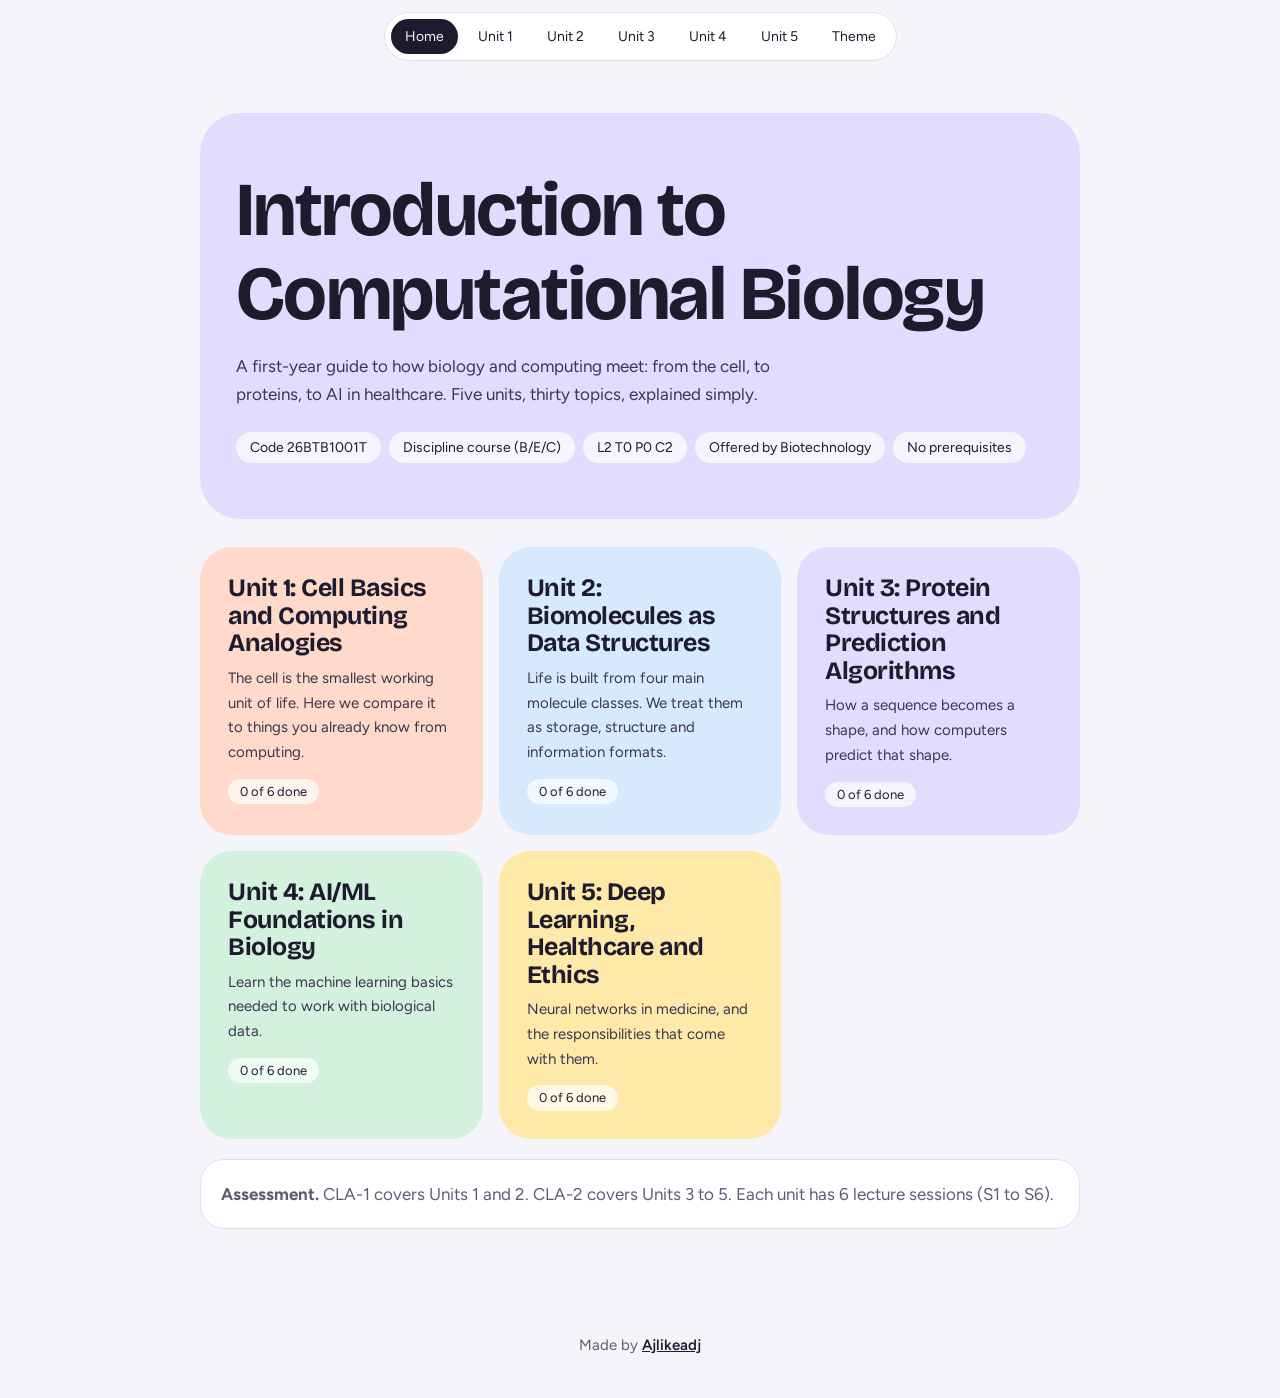
==== index.html @ a4da34b1 "Add files via upload" ====
<!DOCTYPE html><html lang=en><head><meta charset=utf-8><meta name=viewport content="width=device-width,initial-scale=1"><title>Introduction to Computational Biology</title>
<link rel=stylesheet href="https://fonts.googleapis.com/css2?family=Bricolage+Grotesque:wght@600;800&family=Figtree:wght@400;600&display=swap"><link rel=stylesheet href=style.css></head><body><nav aria-label='Pages'><a href='index.html' class=on>Home</a><a href='unit1.html'>Unit 1</a><a href='unit2.html'>Unit 2</a><a href='unit3.html'>Unit 3</a><a href='unit4.html'>Unit 4</a><a href='unit5.html'>Unit 5</a></nav><main><section class=hero style="background:#e4dcff"><h1>Introduction to Computational Biology</h1><p>A first-year guide to how biology and computing meet: from the cell, to proteins, to AI in healthcare. Five units, thirty topics, explained simply.</p>
<div class=meta><span>Code 26BTB1001T</span><span>Discipline course (B/E/C)</span><span>L2 T0 P0 C2</span><span>Offered by Biotechnology</span><span>No prerequisites</span></div></section><div class=grid><a class=card href='unit1.html' style='background:#ffd9c9'><h3>Unit 1: Cell Basics and Computing Analogies</h3><p>The cell is the smallest working unit of life. Here we compare it to things you already know from computing.</p></a><a class=card href='unit2.html' style='background:#d6e9ff'><h3>Unit 2: Biomolecules as Data Structures</h3><p>Life is built from four main molecule classes. We treat them as storage, structure and information formats.</p></a><a class=card href='unit3.html' style='background:#e4dcff'><h3>Unit 3: Protein Structures and Prediction Algorithms</h3><p>How a sequence becomes a shape, and how computers predict that shape.</p></a><a class=card href='unit4.html' style='background:#d2f2dd'><h3>Unit 4: AI/ML Foundations in Biology</h3><p>Learn the machine learning basics needed to work with biological data.</p></a><a class=card href='unit5.html' style='background:#ffe9a8'><h3>Unit 5: Deep Learning, Healthcare and Ethics</h3><p>Neural networks in medicine, and the responsibilities that come with them.</p></a></div><div class=sum><b>Assessment.</b> CLA-1 covers Units 1 and 2. CLA-2 covers Units 3 to 5. Each unit has 6 lecture sessions (S1 to S6).</div></main><footer>Made by <a href='https://github.com/ajlikeadj' target=_blank rel='noopener noreferrer'>Ajlikeadj</a></footer><script defer src=script.js></script></body></html>
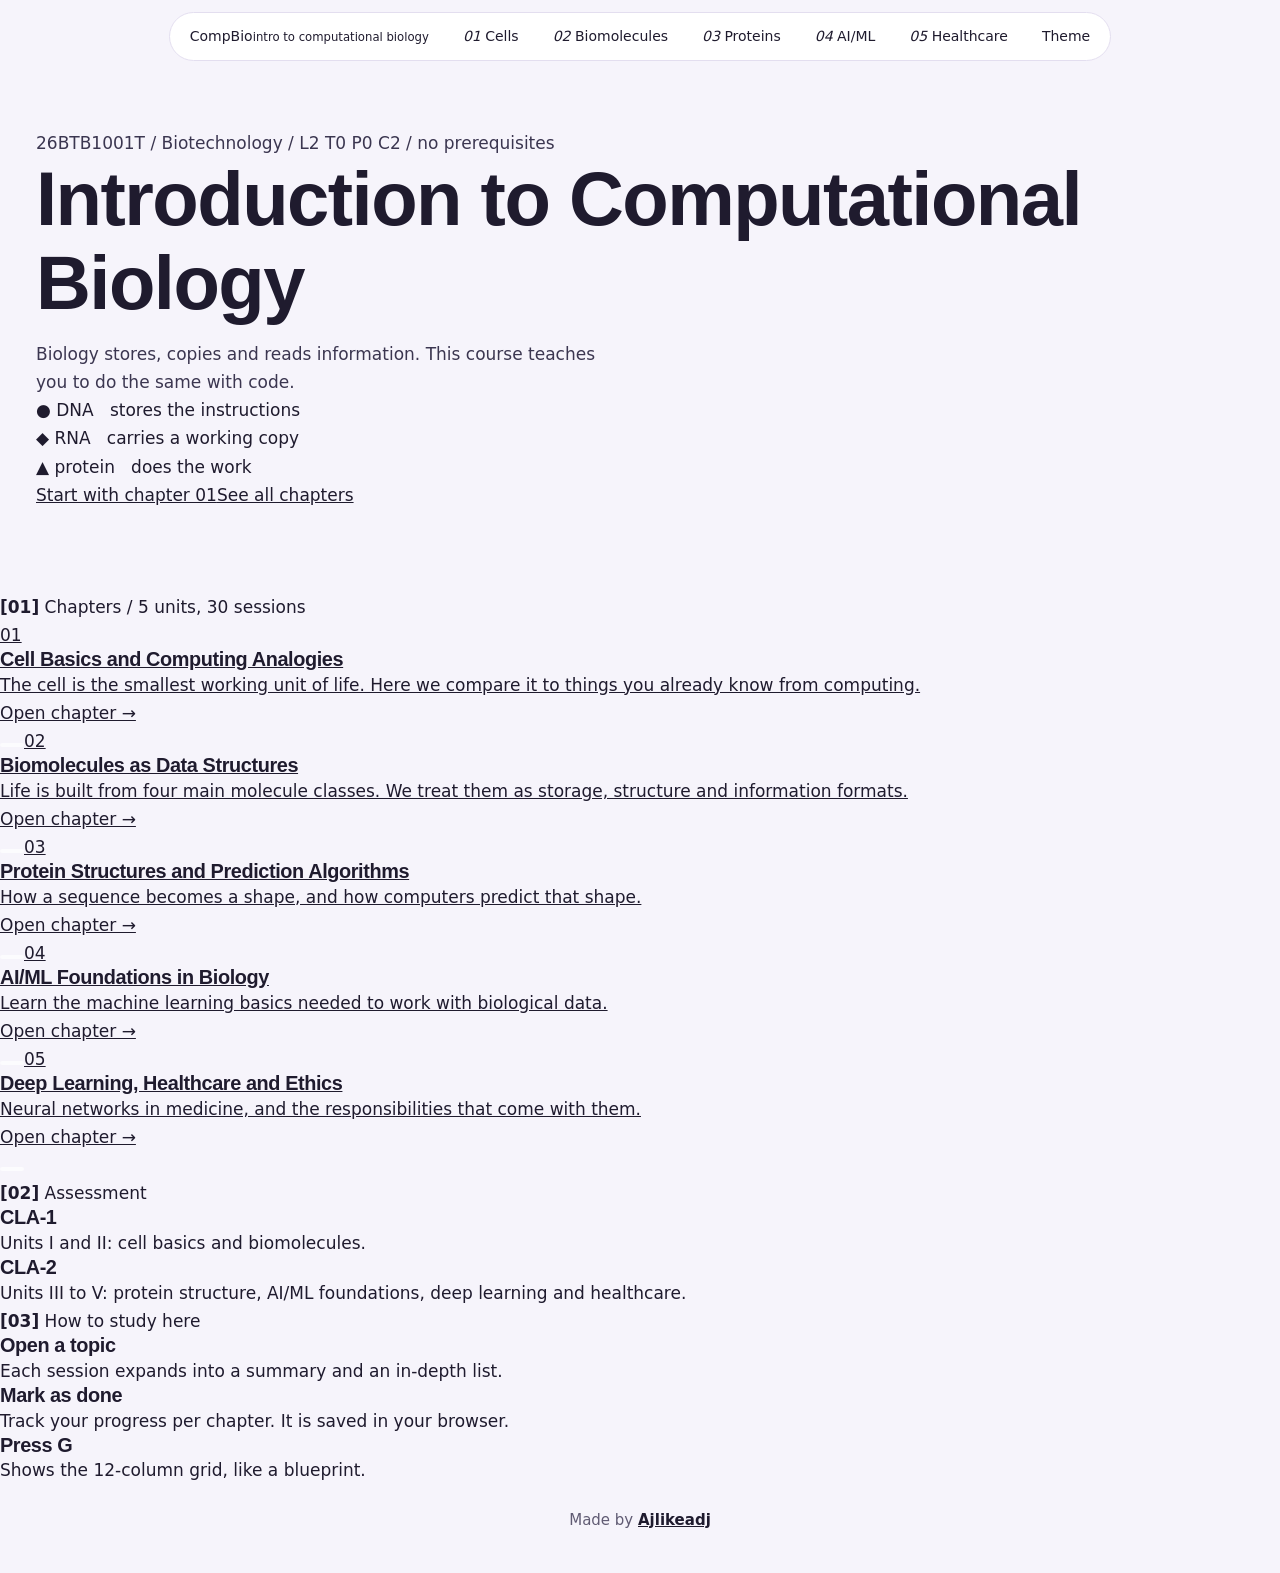
==== commit a2434d09: "Revise index.html for layout and accessibility enhancements Updated HTML structure and styles for im" ====
--- a/index.html
+++ b/index.html
@@ -1,3 +1,8 @@
-<!DOCTYPE html><html lang=en><head><meta charset=utf-8><meta name=viewport content="width=device-width,initial-scale=1"><title>Introduction to Computational Biology</title>
-<link rel=stylesheet href="https://fonts.googleapis.com/css2?family=Bricolage+Grotesque:wght@600;800&family=Figtree:wght@400;600&display=swap"><link rel=stylesheet href=style.css></head><body><nav aria-label='Pages'><a href='index.html' class=on>Home</a><a href='unit1.html'>Unit 1</a><a href='unit2.html'>Unit 2</a><a href='unit3.html'>Unit 3</a><a href='unit4.html'>Unit 4</a><a href='unit5.html'>Unit 5</a></nav><main><section class=hero style="background:#e4dcff"><h1>Introduction to Computational Biology</h1><p>A first-year guide to how biology and computing meet: from the cell, to proteins, to AI in healthcare. Five units, thirty topics, explained simply.</p>
-<div class=meta><span>Code 26BTB1001T</span><span>Discipline course (B/E/C)</span><span>L2 T0 P0 C2</span><span>Offered by Biotechnology</span><span>No prerequisites</span></div></section><div class=grid><a class=card href='unit1.html' style='background:#ffd9c9'><h3>Unit 1: Cell Basics and Computing Analogies</h3><p>The cell is the smallest working unit of life. Here we compare it to things you already know from computing.</p></a><a class=card href='unit2.html' style='background:#d6e9ff'><h3>Unit 2: Biomolecules as Data Structures</h3><p>Life is built from four main molecule classes. We treat them as storage, structure and information formats.</p></a><a class=card href='unit3.html' style='background:#e4dcff'><h3>Unit 3: Protein Structures and Prediction Algorithms</h3><p>How a sequence becomes a shape, and how computers predict that shape.</p></a><a class=card href='unit4.html' style='background:#d2f2dd'><h3>Unit 4: AI/ML Foundations in Biology</h3><p>Learn the machine learning basics needed to work with biological data.</p></a><a class=card href='unit5.html' style='background:#ffe9a8'><h3>Unit 5: Deep Learning, Healthcare and Ethics</h3><p>Neural networks in medicine, and the responsibilities that come with them.</p></a></div><div class=sum><b>Assessment.</b> CLA-1 covers Units 1 and 2. CLA-2 covers Units 3 to 5. Each unit has 6 lecture sessions (S1 to S6).</div></main><footer>Made by <a href='https://github.com/ajlikeadj' target=_blank rel='noopener noreferrer'>Ajlikeadj</a></footer><script defer src=script.js></script></body></html>+<!DOCTYPE html><html lang=en style="--c:#c65a3a"><head><meta charset=utf-8><meta name=viewport content="width=device-width,initial-scale=1,viewport-fit=cover"><title>Introduction to Computational Biology</title><meta name=theme-color content="#f4f4f0">
+<link rel=stylesheet href="https://fonts.googleapis.com/css2?family=Inter+Tight:wght@400;600&family=JetBrains+Mono:wght@400&display=swap"><link rel=stylesheet href=style.css></head><body><nav aria-label='Chapters'><a class=logo href='index.html'>CompBio<small>intro to computational biology</small></a><a class='ch' href='unit1.html' style='--c:#c65a3a' aria-label='Chapter 01: Cell Basics and Computing Analogies'><i>01</i> <span>Cells</span></a><a class='ch' href='unit2.html' style='--c:#6f8a6b' aria-label='Chapter 02: Biomolecules as Data Structures'><i>02</i> <span>Biomolecules</span></a><a class='ch' href='unit3.html' style='--c:#a8873f' aria-label='Chapter 03: Protein Structures and Prediction Algorithms'><i>03</i> <span>Proteins</span></a><a class='ch' href='unit4.html' style='--c:#5f7ba3' aria-label='Chapter 04: AI/ML Foundations in Biology'><i>04</i> <span>AI/ML</span></a><a class='ch' href='unit5.html' style='--c:#8f5f7d' aria-label='Chapter 05: Deep Learning, Healthcare and Ethics'><i>05</i> <span>Healthcare</span></a></nav><div id=gate hidden><div class=mono>Plotting course map, rev. 2026</div><div id=pct>0%</div><div class=fill id=fill></div></div>
+<section class=hero><p class=mono>26BTB1001T / Biotechnology / L2 T0 P0 C2 / no prerequisites</p><h1>Introduction to Computational Biology</h1>
+<p class=lead>Biology stores, copies and reads information. This course teaches you to do the same with code.</p>
+<div class=legend><div><b>●</b> DNA &nbsp; stores the instructions</div><div><b>◆</b> RNA &nbsp; carries a working copy</div><div><b>▲</b> protein &nbsp; does the work</div></div>
+<div class=cta><a class=go href=unit1.html>Start with chapter 01</a><a class=go href='#chapters'>See all chapters</a></div></section>
+<section class=sec id=chapters><p class=mono><b>[01]</b> Chapters / 5 units, 30 sessions</p><div class=list><a class=row href='unit1.html' style='--c:#c65a3a' data-ind='Chapter 01'><span class=n>01</span><div><h3>Cell Basics and Computing Analogies</h3></div><p>The cell is the smallest working unit of life. Here we compare it to things you already know from computing.</p><span class=go2>Open chapter →<br><span class=prog data-f='unit1.html'></span></span></a><a class=row href='unit2.html' style='--c:#6f8a6b' data-ind='Chapter 02'><span class=n>02</span><div><h3>Biomolecules as Data Structures</h3></div><p>Life is built from four main molecule classes. We treat them as storage, structure and information formats.</p><span class=go2>Open chapter →<br><span class=prog data-f='unit2.html'></span></span></a><a class=row href='unit3.html' style='--c:#a8873f' data-ind='Chapter 03'><span class=n>03</span><div><h3>Protein Structures and Prediction Algorithms</h3></div><p>How a sequence becomes a shape, and how computers predict that shape.</p><span class=go2>Open chapter →<br><span class=prog data-f='unit3.html'></span></span></a><a class=row href='unit4.html' style='--c:#5f7ba3' data-ind='Chapter 04'><span class=n>04</span><div><h3>AI/ML Foundations in Biology</h3></div><p>Learn the machine learning basics needed to work with biological data.</p><span class=go2>Open chapter →<br><span class=prog data-f='unit4.html'></span></span></a><a class=row href='unit5.html' style='--c:#8f5f7d' data-ind='Chapter 05'><span class=n>05</span><div><h3>Deep Learning, Healthcare and Ethics</h3></div><p>Neural networks in medicine, and the responsibilities that come with them.</p><span class=go2>Open chapter →<br><span class=prog data-f='unit5.html'></span></span></a></div></section><section class=sec><p class=mono><b>[02]</b> Assessment</p><div class=facts><div><h3>CLA-1</h3><p>Units I and II: cell basics and biomolecules.</p></div><div><h3>CLA-2</h3><p>Units III to V: protein structure, AI/ML foundations, deep learning and healthcare.</p></div></div></section>
+<section class=sec><p class=mono><b>[03]</b> How to study here</p><div class=facts><div><h3>Open a topic</h3><p>Each session expands into a summary and an in-depth list.</p></div><div><h3>Mark as done</h3><p>Track your progress per chapter. It is saved in your browser.</p></div><div><h3>Press G</h3><p>Shows the 12-column grid, like a blueprint.</p></div></div></section><footer>Made by <a href='https://github.com/ajlikeadj' target=_blank rel='noopener noreferrer'>Ajlikeadj</a></footer><script defer src=script.js></script></body></html>
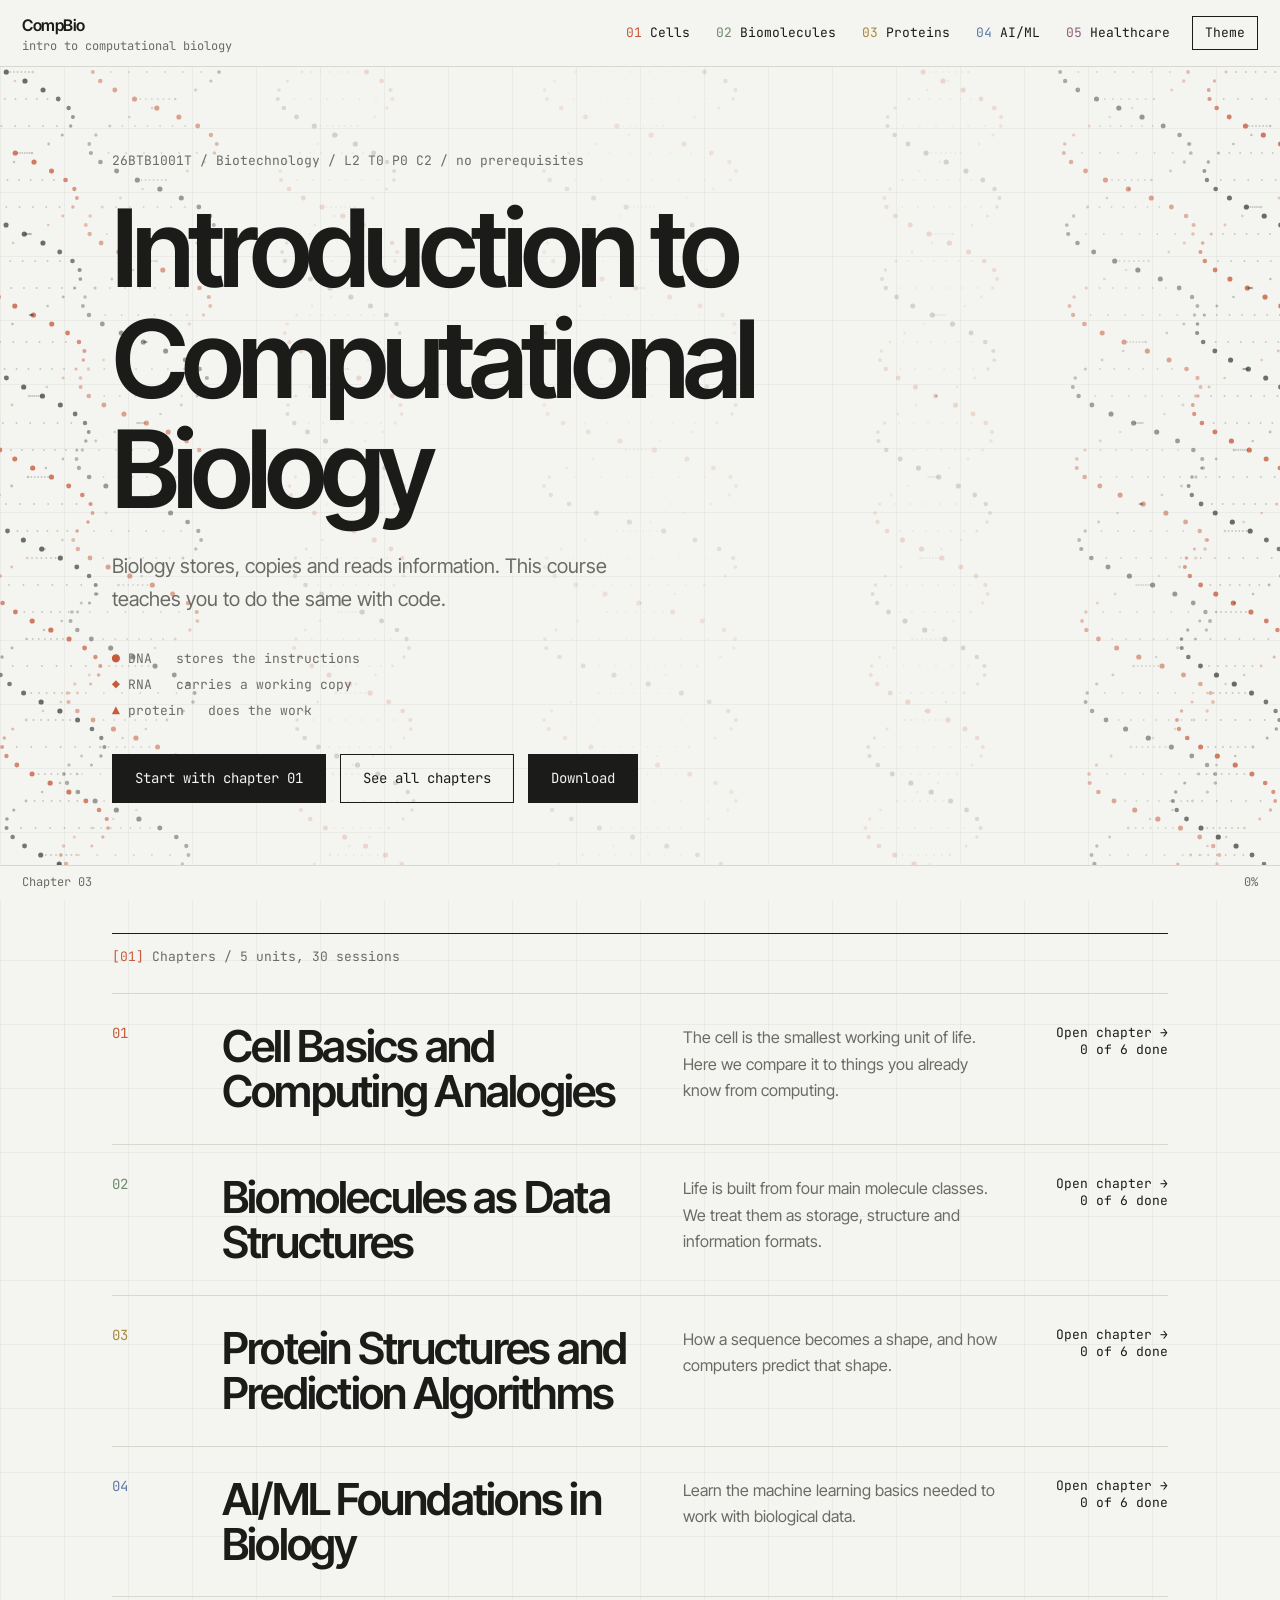
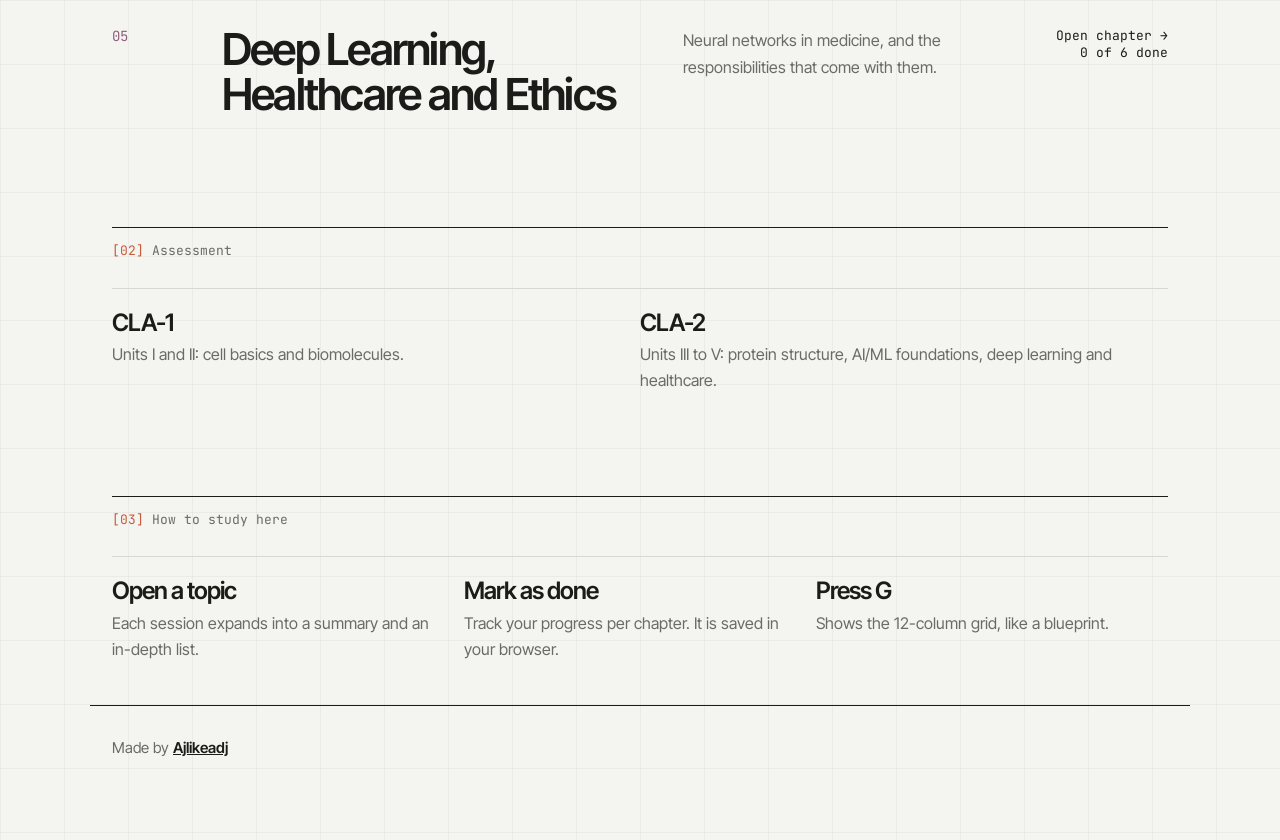
==== commit 78d8d937: "Add files via upload" ====
--- a/index.html
+++ b/index.html
@@ -3,6 +3,10 @@
 <section class=hero><p class=mono>26BTB1001T / Biotechnology / L2 T0 P0 C2 / no prerequisites</p><h1>Introduction to Computational Biology</h1>
 <p class=lead>Biology stores, copies and reads information. This course teaches you to do the same with code.</p>
 <div class=legend><div><b>●</b> DNA &nbsp; stores the instructions</div><div><b>◆</b> RNA &nbsp; carries a working copy</div><div><b>▲</b> protein &nbsp; does the work</div></div>
-<div class=cta><a class=go href=unit1.html>Start with chapter 01</a><a class=go href='#chapters'>See all chapters</a></div></section>
+<div class=cta><a class=go href=unit1.html>Start with chapter 01</a><a class=go href='#chapters'>See all chapters</a><div class=dl><button class=go id=dlb type=button aria-haspopup=true aria-expanded=false aria-controls=dlm>Download</button><div class=dlmenu id=dlm role=menu hidden><a role=menuitem href=CompBio-Word-notes.docx download data-k=docx><b>Word document</b><span>.docx, full notes</span></a><a role=menuitem href=CompBio-slides.pptx download data-k=pptx><b>PowerPoint</b><span>.pptx, 67 slides</span></a><a role=menuitem href=CompBio-PDF-notes.pdf download data-k=pdf><b>PDF</b><span>.pdf, 16 pages</span></a></div></div></div></section>
 <section class=sec id=chapters><p class=mono><b>[01]</b> Chapters / 5 units, 30 sessions</p><div class=list><a class=row href='unit1.html' style='--c:#c65a3a' data-ind='Chapter 01'><span class=n>01</span><div><h3>Cell Basics and Computing Analogies</h3></div><p>The cell is the smallest working unit of life. Here we compare it to things you already know from computing.</p><span class=go2>Open chapter →<br><span class=prog data-f='unit1.html'></span></span></a><a class=row href='unit2.html' style='--c:#6f8a6b' data-ind='Chapter 02'><span class=n>02</span><div><h3>Biomolecules as Data Structures</h3></div><p>Life is built from four main molecule classes. We treat them as storage, structure and information formats.</p><span class=go2>Open chapter →<br><span class=prog data-f='unit2.html'></span></span></a><a class=row href='unit3.html' style='--c:#a8873f' data-ind='Chapter 03'><span class=n>03</span><div><h3>Protein Structures and Prediction Algorithms</h3></div><p>How a sequence becomes a shape, and how computers predict that shape.</p><span class=go2>Open chapter →<br><span class=prog data-f='unit3.html'></span></span></a><a class=row href='unit4.html' style='--c:#5f7ba3' data-ind='Chapter 04'><span class=n>04</span><div><h3>AI/ML Foundations in Biology</h3></div><p>Learn the machine learning basics needed to work with biological data.</p><span class=go2>Open chapter →<br><span class=prog data-f='unit4.html'></span></span></a><a class=row href='unit5.html' style='--c:#8f5f7d' data-ind='Chapter 05'><span class=n>05</span><div><h3>Deep Learning, Healthcare and Ethics</h3></div><p>Neural networks in medicine, and the responsibilities that come with them.</p><span class=go2>Open chapter →<br><span class=prog data-f='unit5.html'></span></span></a></div></section><section class=sec><p class=mono><b>[02]</b> Assessment</p><div class=facts><div><h3>CLA-1</h3><p>Units I and II: cell basics and biomolecules.</p></div><div><h3>CLA-2</h3><p>Units III to V: protein structure, AI/ML foundations, deep learning and healthcare.</p></div></div></section>
-<section class=sec><p class=mono><b>[03]</b> How to study here</p><div class=facts><div><h3>Open a topic</h3><p>Each session expands into a summary and an in-depth list.</p></div><div><h3>Mark as done</h3><p>Track your progress per chapter. It is saved in your browser.</p></div><div><h3>Press G</h3><p>Shows the 12-column grid, like a blueprint.</p></div></div></section><footer>Made by <a href='https://github.com/ajlikeadj' target=_blank rel='noopener noreferrer'>Ajlikeadj</a></footer><script defer src=script.js></script></body></html>
+<section class=sec><p class=mono><b>[03]</b> How to study here</p><div class=facts><div><h3>Open a topic</h3><p>Each session expands into a summary and an in-depth list.</p></div><div><h3>Mark as done</h3><p>Track your progress per chapter. It is saved in your browser.</p></div><div><h3>Press G</h3><p>Shows the 12-column grid, like a blueprint.</p></div></div></section><footer>Made by <a href='https://github.com/ajlikeadj' target=_blank rel='noopener noreferrer'>Ajlikeadj</a></footer><script>(function(){var F={"docx": {"n": "CompBio-Word-notes.docx", "t": "application/vnd.openxmlformats-officedocument.wordprocessingml.document", "d": "[base64]/EOsHaVOat69K41QuQfSg446kmY9l0Gb3qUbyAc4PRnNaFSUloKVpBt1x+l7vH9Z0t928wSgw3PD9YD0JT7TntEe0L4x52YMSvjAWdDhpjVMCw+g6ZoU8iQ7YoixXzMUedO5JDg2n7tBUlNQXC//xNm07SHg18qxA450I5vEygg+OwnWAnP7MRfCh7H78Ime8PqsjuLDHX4KblIJ4zAnRGoPaYLyGm5SCWOaEAN38YZiUFMJT1i4AYth73IarkkJY5USQRn0fRQiTkkJ4zt0GcPMqgKtS+eu8+RprcRwhRrhKEwSb/TXbL1BLAwQKAAAACABNqVRdinZGW2xCAAC2XwEAEQAAAHdvcmQvZG9jdW1lbnQueG1s7X0Nc9tIkuVfqXDcXZA3oD5tt5tazwQtybZ2LFsryT17cXF3UQSKJFogCo0CJLMv7r9fvswqAJTkblnyyBoGY3faFAkUClWZWfn58t/+9mWeqUtTutTmr59tb2w9UyaPbZLm09fPPp+/Hbx6plyl80RnNjevny2Me/a3v/7b1TCxcT03eaXm8fBomttSjzP6/Wr7ubrafqGuiu3nzxQNnrvhVRG/fjarqmK4uenimZlrtzFP49I6O6k2YjvftJNJGpvNK1smmztb21v8qShtbJyjmezr/FK7MNz85mi2MDn9OLHlXFf0ZzndnOvyoi4GNHqhq3ScZmm1oLG3XoZh7OtndZkP/RCDZkK4ZSgT8v+EO8q7PFduOfCrw0/cLE1Gc7C5m6VF+xr3HY1+nIVBLv/oJS7nWbsF288ftgcHpb6if9oB7zL9RG6aZzLzPx5xe+sOO4IhmjvuMoXlZ4aZzHWatw++19J0Fnf7xbcNsHN9gGL6sM15V9q6aEdLHzbaUX7RjAWe/4ax/CZ3X809bDJnM100HBh/udtgnu4w3vPNeKbLynxpx9j+5kFebP68+ermQDv3GIhecGf75lC73zzUy03M6sZAd6TlawPRrG6MdEeivj7SLS/38n4j7dwc6af7jbR7c6RX9xvpBjmRILm4x1Bpy2N6vpt88wg/bc5tYrLdVhhuv4zNHdkj8Norz6ybcfs+GCe943zCOC+bcdLufO43mc4ALqmS2TeNshNk8ybu1ZWeaTfrjvht4oz4NQy3mNMaQfEZ22SBfwv+z0mJf1yhY9oYdTXUk8qQnrD9khQputbQUUSP3H61tfVs86//ttncIf+Rz+NN/u++43/d73Tjpc5eP3vx8pn/Zt8tf7fZ3Fvh3fj59JiiNM6Ul+bZX4/yqrRJHUPrUJVV+6QG1RUrITpTb1Kb2ekCw1QymEztT19r9+Vtr/GVOezbunRG5bYybqgm6aVRdZ5WLlLVLC2rhXKQ8KQV3TqPapz5f/yLjrN/0ESqRUEPSb5oLC8pAD9v7fhVogve0F6RKst/2SIsGU6RzOD6mF6b3kLXlcWf7vfXz57LzZmZVN9y/dhWlZ1/yx1lOp190yPS3KWJef/tt/xy91s2l5dtc3m935Vpgo9T+nffZrLgu1tCyte+fun3YXPpzkqGiuW/fuD4tn1sh63i27cxJ/vj5ma13/7Jluy/3T/cf/lHmxKG2rw+h/hYl+1krs/81dbSrK7//HLr2vS+dn+Yy+0DbDbz2GyXsvgjSfKnMsLzJxl75hYO3Gz37c9372XLhevdu//uhXeZ6MyFdWlFf/Ptn+7szss352+2t7a2z7++sZsNd6559AnzqK7M1Ja3HdVrBv3XZdCD1MVpkaW5USKFneq92Tzc3O+vGfbp7fq3MOyHwfngZLC/5tcnsXPf7UBVA7Xl/7ezZtGnt9HfwqKfJhNTwqxNTKHLCo71Nbs+iV38Xuz6JrWViWf517wca3b9F2LXk9IMSvNbnbq0MmqTFKalP09KOy3hSLpcW7FPY3O/Fxd/TDPa3+a/az5+elv9LXw8cvD3rk/bJ7N534tP9z+MBtuq9xm+fXWkdJ6oo6N+pPD9TvP90RHiEL/8uYErHuRmyl+NsOwsRVhuj0z8SYBl59Uz/0373vLdHZyneUWkfHvs4i4Th/HPcuiWaX/lmVhJtT1U+ybL1Bvt0tjxaktwBw8Z5ZpUntQ8/rR2hogqzW1m4jozNC+nDnSl1VlV1nFVlz9gSrtDKAeVSfPOLHjBSKVIUomNjbKpLdNqNn/8+T0fqtHR5vEH9dbWeSIJQoome+/o3APn82KoDowp1Aejy5wGjtR7o7NqFuvS8LIdVjMiuT+dV3FWLTIT+InGQDLZtnBaoafmTWn0xRvm26dB+jt/FJxNed6plx18QIRXezGi/3txJ3FxPjMqxtxTpyr67OY6IzYhGW7LC0wGkVFlJypLJ2aDFp6W/AqxmXmB1affSHjS8udTpxa2VjqjRUwW6iK3V2pS0mERh5XYuN8G7cgGXRAFfDRfqq+ux9IK7L98Mdod3WkFzraV7B69vi0XvHtFaS90ubBVGqtLp0zd/GXLqc5T97hc2Z2e0wvsVGmMX/YhrXlG23OJh/mdwNbMdWKwcdhdDm0vb/QYtLq0uxG/urk09BS+knaO5BJvos6V+ZI6Jmj8tgEJJosCF/FYx/SKqe7zk5mGIjXTlwiyq7yOM1M7GR7biOenpTr4OFKTzGoelMSLVqWZQvTFIMGEZ8n32jTZUId1+7gi03nFA6b0KPowqfNpKg/PdDk1JT+LJ6DV3MzHpc7NYAxxFqajioz+M9f5QvbUgOzvSaK7f0aiX02GgKunmn3jUz/QRpzoUk9LXczk0Xk991Ihu8zCdVvNb0dJo0V4qmtuuEGmrzpUuvPzPan0io5ZYqLCOtrI8UKdxbPMpInJeWPoryud56q3/Wr31WD3575Q3hdSXBK5/pe0jGckQeiKFy/6wy5V6jJ1DVnSQ8xgmTJXYzE77DVU24PtLcXpQHNTlcSoMS1PTZTOPESs02WVSP20dabKdGwd+DdSBZFYmthptoiJjXkNr5hBE5IZJCNoucdpTg9Tk5TzXrrMRg/foqcvPx7vQw+PZ/SNPEVJhgdtSMPtr5Zn0T5snlbWpd/Ma090ow6/xFhfqEh0EpYG0saUQ3WZljXolHUULDr2K1LuwmSm0pma144WSqSzyOs6IyLG6unKy+K5hmpIgxJPZNYm/uprgnVVFjJPrFvMxymIY8hUQiIgT+hY4cUgCWJJomTakdWWGBeTsBApYPJpnU2wSP4YitQVKYQzHHVXswW4YyGLJgePvcqXOQjDLzHNHZb0TVJeN+NvmuuihXhzffsVf5L3DsZcGMfNsMaTNKNxDt8eHh7yxTwsKKL09uANDfH5cjrfjt+0NMdwmJyk/N3JAv1TVem0oe6l9fkDPez5iP7vbppoK/HUa4V8+QGOeVVaO99rNDD8Nq7TLOFVIPNIOcRKiGPo4B8b1htwx31P8n+6srmj1KdG3YAxun/ymVVkm8NqJ1LUj21jdedD0oaE0MLr9xyCItltNDETr7ZWv9rxhvrodajXfvpI6sxEmezNbJaIiklnApu3EI4RGK2/oY67bP1aFfaKlDVXF0W2UL25vjBqdH4i2qrJTTmlqdRlafJ4QTefBv6kO7VzRIt0FwwVU+KJuhLagOYB69rRQUZCBSKDTi8So6TA11k9Z35/[base64]/lQoqu1CI1RKyazJJK7W4NdndA+6SulTReHZPqvCIn+6mtpzN1eEqGXVmmWOeGj0XLwdo7ExODmpZ598iOtLbiG+WSLC3SRO5JTEXrOqHBNjwnz23Cf5OKZcuqZWfXDEjyiDS0S0N27z1MvSe6tq10gtwlLXtqHBObyX9f8ApXpH6mCcm/4v3eNSXKgiRJGV/kJG+JePfUpY5ri5OAuKUkwmavwYIuYbWVaHZKY9OvqH3iJa5KXmNSP/Axd8SC1Yos7T9mcHZhBfyhrMZwEJLwWVbDSRGlV89UnNn4IuLzSKGEI4UfQ/xJJIqgpdChkYlmD0usJM0lFU9FbAtWU+fOZJdr9fNHqJ+Nm1bNTFZA3pOgjkgzqPx28752NtIbJWGfI9STwLxlMhD5/2S10F3Fdg9RYEaz58PIe3QTWLHIvFdJ3fz4mNqo+N/phGZHhXgNHPzMxCMpf3KYO1zRmJ5D7c7vaSEapz+saQfTLxEJ/nRuykGmF5hbEIh0YpcVX02qrHAjawl0ftPVGFAnCTyDVQxnKhyl8DmO5OQ/[base64]/6IlUTejFvKctqiiFd0hFyKe7s7sIyI051AZVXZ/I7Fj9Lp3plVP5RTGa7jhfD20WMSNDdlq4CiZkvVlygEMMxCb60Eg1qnjqWyEFrmqRfYBGQhmEBErJHX6CAVAQc+4Noo8S02sapvb31v38WUb4iK9yJh9XOhEAWhAzr/DaPDRaWliV1ZLCSwk8LTbZyuxeVieksbZ34Csy+0Ylc06wuhqKb8n7RQpOJJaIrkifSWX3hulrRWnV9fNX18GtEr+nkyDIcNKLE8Ku3bMjKA72usNRT1VWf+/A8VEFEpyB5odTkiLvgQG0U8ibT4DH11WOJZnkXRXVlFcKcFYwCbzj0pqW9qmaRX+f+HhkXaeeeia3LYGOAzWY6m4jh3Ymv9aZ6bojZvQsVdxczbOqQ46z4SCxpKu0/ksnqP4Hpw8eZydmcJ+0P9v6G+kRqaKXdheqJwt0HBTlSUCrxliy/z5Krtaxz5XxID/96tXHi80YQmmWolL1AhK7JRhC1nq/ykooXg3Olm+0kgb9WPB8ajmczdKjebQcq7EfqTNyijdeHvnq3o3pFKZEU2in65lj1fJyWKG4fhgBplxygqGi0zTPcs3ksLiCkDRUkNxHObK5kFchHBryWg8nw8YT8qIO/r8pJ7PmxZUTV63IurQExkDP9Dn+qHpdY1gWWE+tXZCS9+y3bqh6NCGEdfNmkMxU1LySr+/0OX6seuJTVphTsN+/[base64]/P7rfcxSkTjs31Xs36quxJfX+injl0mZ1gE1yRJzxjOc+RWKQ87+RSucdTnGJPCIkVZLcsnOyw+n88F6nCeIPCcKSpr2TpGAMz2s32D9JKzo+HPIrY7H6nEHgWzJIjSPRSUr3GGcZohd08EEAQ/jSGSQPJhFaXRl9odjE7M092FM/CqYHTZPfg+UL1kB0EHqTz0gexE/[base64]/F/[base64]/pMizVhnFTv1VM1qdCOTV8WAOCHiG/owWU5Kf0lCnC0AoqMEeQ9J6jgPRZzOtG6LcL7wWOwfhRLkMnsVcRif1Fci5inEXonDzmIlLS1hkIBy0skzqzpnuTfpnscu/V2ex5u41oJ/QO5psxnR9SOIv2tklj8+6MuhpAhA8MGNYgRHEqCcT1b/fanUYVAike7f+Euh+UPr3yR562qjGME1e2RH6temJqL/Kk0g2PQ8BY9B9KV5nNXIDXg3wknfaMeI01WGMzk40ua16gJwDHo+55xO0r7GXtbC08khlETCJZW8Pbsh4REoSfmAQPQymSQFCts0iV2fogC/GnxodLfop/xI4vfqioMj7CIjjT2dg8QM3y/r7ETDYGnNkjZFgijCXr6WhaTNR5QAILDVvB/[base64]/Sa1dpwmwheKS6DkGvqepGXRYUhnIgjVIGNlSmKov9EeMawdkcKDLYUWK/dykVTBGND0Qz1H8EtCE2w8cYnmzOjsHgXDT3TlP0D6kspIb3XZkRyRz0QXCmahPYFPlPPYUJQw16R7El1nRKcdDxVKHkqL+51tc77Ml8Ig9yRHbRm9USp1+2tl8vGVyXcw+NkLwAKpYz3g0J7VU1H2UcDnfV+QPlJffV/d8XugGPwzkDIeAcHgQzrhhUXpTyXKFEfU0UmldRKy7Qvz7R/GSzl2WGrJdKdlg1PHv6cPFUmzFgiy0LblEfX6l29fjV6+uZteDwADXY7tbJGIGwDzD8USLtRRydHmq1j8Sz+mfr88xZ6rp7qElVWBPyIpoaGDJlJSLEsnhhT0/1an8UX3JZp92gt1MkEZxp2SSOZk+ye1yZAty0vRm2j4BH0qpNTiyCphFqa09KkvhQ9EN2VTgMYFOaSt8MMbnyBp98gspt+aRe11B0XWA37uy8F5RW9dDjLLKA0zzoGzdSU10xBx/POEZAWjOGiaoy+p3lDnszS/EKd9OeYdPR0d423gfnczW1YDunkulU14R1wy0yWqQZDZwdHnSGV0ZsiFazPgIfHSLhkPiVBy63SM3iucqN7zJBmRJCIqtRz3p33oXuJq+BOgPums4g+ZlkvVr5ZmxMkSzA+OC3fGlnOCkUm5PA6zDoe5PSBGYCJO/grgGA0/BTOfy/+R1/[base64]/QvWxnKP+QDbcg2SAYnt69Nber6JAL2XF2QnbE55UBA3JF3vJQ/[base64]/awF442eGDzbIHcXLjqoG6k8PicykW6eQUUCUSS88uZGn4E84WsL1/UDRV6Q42aS5z5rTY+99dniElWwB6nhu0e+JXyfu7xr8gHSBHyjO8I0bJWYr+abNQQ5bAtX4agz33mD//Oh5/ICvtlkYW/cRiwkin+K7ZhmN7VKYwVo3a2FPBffS4lboJnFQHXfEBKLGCQ/D++Mp1r3BiPbrzwGD2ncuOKHLwB7rOE7nIbm6veTJu5nWZ2nCI3KjET5o1ey/r9roeiBwQSzebyBSef4CYyBefAuFA9YnNkQfXFQ8vdkHscV6IvFmRVrEz26pLoG3pUjwoU+Vqxh0H9xSvcUF/+wnUwGyzjkEKcGKJrBqMQKUlyE/W9kdrfYxGHa5Z//iw/bzBSByRg5myDJoLnrsi6suNPEoKXhLpuMreQa0WMzklZpcD73Lzgefhd9XZItyexDmfKmItRnGXBPoMNikgZcsOa8qWfXmyp4zeq1Fd9ZDRahGNoBm9HZ+cj745bK5Q/IFvYnxWJnc416wq+1OC0+eSJ5akqk7tKHQZkFNfN+42J4rOFe1zg7GYq7HJ0FalarQELZdEVhii/LqCLidbGBzRYZGwwCU5coHOSD15XjyWALJEkqeCa+UpaxEaR98jwFALFSiobEiln3t8pCWGoIswRnUsGyIYgmab7TZ0PjyQWo/eOki5QIOuYJyrVFaxpVmZe4GSqARhZvBcrvJmfnts6R0WqtXRsVc34cjLSODnfyTrqLCXJYUv2U8Esp+nDd98B+UNKBSdQIDFYkDrW6uFDfJwSLFG9w3062iBNXH/IzgIIYlJBUHjotZcJ1xM7rxZm8jlbyL8NHgGDSkxXqPz6mEhPo0hxcAxYt3yoLknl+GWuv/zPs/+lNlXv73NSN+gznV8fiDzpz7mBs3WWTkm/nqAu26daVl3O3eMxQNTg+JnxkURkf3reQIFmcDKuyGJ6HuesOhikpkpZYPUAfOG64ivCQjIAcCQL1aQA9yO2L2653WTOcBGAv2Xivd+jDHVIpmRowGnIGuEgCsmysY4B9xMm1oAcFrqaXenFqtDxvp0g9gANbc64tDhj+h6UKkDm9C7TCiYhybgyFTwab7N/HB302Y26oT6hcKaet+VcQCYXbLuf1D6fAZLCAwBvU5AipnYgQxb88RUyRyTFDvfNFxkriXwq86dlfJI9Ndo/DNtjPeCGTHfARwRWh0+DtZr4+GriB3HnBL/cUFVc6K7hfyqIIHqNuEOZkCFhlgtqUV3xz5IeVPGPtdP3r875p6uTz9WS9+1aDkFYAKDxSIHILC0eVcFsrLIuMtaQa2fhWWigEwKWkJ10bNkQpY9aEzpi441ZnqOUjS/IxyhHg3PxIOEJ/J2ArQ72/ddoXLAR/Ie1qzmfaQntCPWEjJzdsbxRp5BmPtIZc1uDarYgiYTwOFxNQzXHmAFgklVa4xzndVT4ZQyj1HW9sRHDfQpibAeScqPNd2nQWzuEjLO60s1SiovVsd9ZUGsnmfmCerJQduRhgzgXeK2UPgSOUVfOn8/7JVJCets/v9jt+7wfMWI4F5QrV97Sql/QU0I6yH8OSr3gbQKcgS6npIKF3zgxcahGnFWaOXUuNBv+3F+Ro/7NgKTBUHGLrsHMc9r2FnO0AjKJeGcgjSO1u/[base64]/k9XU18o9ebD6Owc/raM6aqJvuJI5BOA/i4fuUGfzKnHbdPUBws37ChLpzkHrM4kcfqcZtz3BsQCeb1QaTuYAM2LsMLNBr9L5ylae3AsjC7hlOvwnm2i1cf9N0deBdhQR5VHd2ZphrVYiP+UEyylri/y4/vCkqgByORUYr5ah+k7j0fA2iF+hxvIXgS8n8MBF5fAG3vFKaRwDbETFplKXKPLxerA7sRiCAaXx0KU2cUQ0KTg8ty9ExQd2KY1SlyYYDVDzPIZkVioOJg/R9fRni2YJXcDnF4rpl97m/e08Kk0zENhMIOn/RkRtfDC/GWAXglEGkirQ1kZs0dLXwExwSN10HglmSO9Nx8+nX0+frnTxc1gO5qjzE0R/Sz99nT2J7r8J76ObqjGgLX3TR8uGSWa3py/LNinwPLi0nWWhX+kVWNPtlSA+ZvbayoZNnz4siLLduqPLkn0cXVWDRup5HU6cf3D2J4JWFNh4spDuc00pyeMDQkwtW0GLzrGfFeAMdgHEyr81unvZtDB4LqTfAPzXLF0C3KdgbgQ8oEgF2G8Kp7wz4zoKKsxwWqoOhdZzVIcBzdtAieCsRiZoV7HTrmsTgR/C9XDWHwBkRhVEKEMrUbbEjpxewiozVOcFgDo8cda32s2IAnnI3oc0OvIp7VK+vgqqZzynCbFfPbO2mmLftTV6Z5sodJLJSUHgOGCgUiim7P6OBI/leRNzgS5Szff76iHInZ+68R62z//vDXY2dra7YuDAnE4H9RYwtb1/hOISh6HMyNKcymFrKoE+g/t2c5WtLW1FQ6XAdnR+FUAVqDG0Q+X3PkU0C4eoEDqO31iqy9Va5pfdXDMuC1OUHJ5NO504It7y7xZWZYMugjkEmwZEsUOObQp1wOjDzUtpEfp0vxlgeBPLDLacMtliGonaQmyKqHinR1ta6XyIeXac4PbhirTiHHS8oMWVe/zmTr4dMh78PHovah/n/8eqX/[base64]/jRHUP4bbxotEsAVPmutaQr7vPFxyjKowtAHRZNjUSP2/8fE0tpd1ekWU+4tKcYXuaSFolnXpvdH4RqcOc6ZBX6PP+2b4aA9wGUG2Z4OMACW/QAt51zpDo9gPEF6Uy5ATtBZmevQYOHPmCESm4QPb5L9vYStJ0kZjBG9FuoRU49HGdTA0pk/gKnXcq5sOIpjbV3qltY4CDCLjOWkd9fB31VF8JbaFSLygpYLjcVm16DdqpoVci7ZcXg7TfPxD4YHcYCow6WAc805MSZMwTHzWa1rdrpo+AggAnlG6dob5IBl8hehM1NrMcIEjCKeTdfJ4prnpMs2H06tVPu2/vZjZsNwVgLWi9qKzoZ1Qu2qyLRzUa4DOKy7Tw6WHcnUyLnc4oFNKbnSQVR+26Xdpr0s/PvcsJN9PioxFUcA6HWNpQkHg4Z4JxehQH3mCMz33ozXs/WCnDV/Q0dBZr0xyitl2y9lU6ApakBcSUR5TsYVsm4u3plqy1BenSRt7XMQcX0Y0dEEojptIZJpIgEIw8DfFPyy2ylajuWjueH2QjdClwKN282m5LkvzoV3xuUb/XOx+dj2gDv4Aa23hxPwpZMExWt8XXc6/zz7lRgU9qERxcaTGqZJ8190QOvYlQ5O0J1TcDMcnwq3HpKESifXA6uc+x8JS3KvPAkYKZK7XmHti1HnPzbIkvjT6/i7zeCgA/uo4eCJg4lFT7+5jbpaE0b83Ip8d2uZQLZaA2h9i8m6UTRphiRVqdMK8e8p0c/vdbyA/4PEK50+gdfI6f37E3Q9py+XzRVQnfB0R4gTOuiJvIGoZ97LVco3ovn4uYFDMCqS6tgOxDgU3RggyqKDKQOW9Cc/NwBoko4JCt74rG9a+wZCfXhb5PV0/Ux4HQUM0O6f32L+nZLNl0nCWH0t7eKCeCdyZHUyMPq4oIWppxbACeaUDXoBdKfJEJvM9QvctqDP6LziTl2wm8zQR4gkzg30nx9xrKWvG/y+DLTBGphmWaOj9Ghmc6Scji0/l9Ff5/ura5o9SZQRK7Rv/fCm0vQOwSmAJMEwOA2nKq89Q9epuIZmpDHxEuNAosBczk1pRcOPLYU1zMtHQa9cYN0H3oSDCmgjrq31NSXCc1HUqhAp80QqhyrDwyXhcZ8Kn3BPLDipkdwwGmOe0+QglBi1qUpK7OJnwklSkZ8PSs/2iWkZgdHRlQfieACV7dZLWZH8reyS++t1inRlocnwz05g9P5/vvZjRiFhQar7hgKA5VrvXNh3R5aGmvpaYvqre78RLxwjQBpHGbQrpEiGIS+atUCgme/uV5/xohql6T5sk5ozcz1JETA3ymUDOQcFshB2CJUw0gDfqKLqSLbMWRY9RoI8mGrMVZKlajw7/Te7TnfqL70vJulx0RdI9uSIM/5s1IXWqu8lH/0Eh9poNJMO+FO4FIyl3vEwupIj/QhnOiFYMpQWCsDnLrkqDyUqbx1fvuIl2ZxI3YmDUiKYAgwu57l1eAcViRpfFVF4CgscSON/EoBHAwADbSRwZIw0LVyOHoNRgYHi+KG1s6Tz+Kc2RhNcIWITKVhsDSfhlgdOKNHmW/zwzSG0Ia31rze/zWCd4YeE2q0heAgYVDgr4RoAYBO24UqdcSHCMZEtfSfa+jVr0m0QQE6LG19y3h/qcriLtKnSyOP31ga5CUpCazLEUG1A/QCWU2XX868QbAO3wmDwdYWlxfPolPDt4Q8zKYNxSk4F9l3A/EgkJhkwMme6euDVmvbYOwXB0diGq2ff75hFj4f9iay/Q5ZyvWZWWlXRIZcPRPXU5QvYWpMeNnUN8km4yejR7Goh9EAYMdrF8hoC1HPRKwVYqec3T0SNYwSY859AISRQbtwbcrQBQtP152ukS5i6NzKlK/W7vuLfsg6Q+SIQpqkse/Ri17Qi2ADVlIZQmTjEAsepoZNcRIpOTohB2dfzqGlA/VE7pCOyMy76OWQIRkQBRkHJCd9jvtsi0TuK9W5ozdJ9rm0MKfkTjnBYLHuAGZZ7NA94G/[base64]/k7Ojk9PCg78utTbc5Ej2FVctIMGw49syi9NVWk9MTmg+S1SfZqQntvAKTcdYh6tTaSq0RTOq38EVOrZrUJZFn6RMAQg5D67Ns9nat4T0wLFaGiMwSOQU67NJSpF5sDV42u0sHJdNVRlacDw9fkWwgmbFMXpHyZKR6ywQGv+1XSOo6Ja1KHPKIkVF8WkXD3j00RkZ/dU5SDMVf/b0AlULXv4/UIaTF/g1RQap1aPHJgRfGE2Yk1v/YXZFVC67PjhwfhqKYRdvsSvXO/nF0djY4/nRw+AGR7pmv3AU9STzeSuZKI2p2VG9/dHay/RzgBjtb/QA35x/k0LynHCy1XWqVwYCDu/OceMfMae1oih8tqd1N+uIbsmXLSL3Xzumxz2f69xol5Le0vO4Ku+/X1WmtGX1L+U3gzxbhdNKin7bs2P0ZrBkRY7LB9WQ1oxfwZ5HikC/1KeSCog6akaRsPq5biyfFdtWb1BbyJy05F4KjQaczrR8r4kCQwM76YKKvY+O4VOTrd+BK6HgKYCTXedW5TJDPOEmy430KnQJxv2PMIakBkL7nMhVWQuDF4BnTxE7wNfF4WkkiCYujKFjjjSsDY3rwVABDfCQpufCtF7LYw9IF/1eFuFaWjiFB8JGblDOqO9dj6qUg2MAxOdEF4UX4nrVe9LAW3Z4QoadMMns1lOVHWx3se5EWjF/VEgDXZprq/7TcxCq8ZmLxG8+020mi/ANSWZGT+7MzpLGDxjNUfeDFsEjMm70+k7X37O0h9laFvrgcYgMX+pYlAhcfCHxPnZy8QejfoGMv37SsUe2pg7OzEwTx6Fh1nWjFvc2GJ7q+o5BkDwBfN1yWc4LP72uIZTVBvKRvdKCduOuqmPZRIxLRML1mM3G6KH3HbKJ/VIarN4MGS1JQ0NIsrRYcsbdVAINqJBhXsEHWrciCn3Wz4X6tHTpzOujbcJIP/4ijZWm+zX+91u++t+frxvbpsIGISjA3NIzSBB08OvJTVe1eKgmTSeYqu+vEoHhMPe6gfWwA0Glikb7SmRuJVLpEfVewfFgRY2xfRqwR+PMOOqPvXOwH5nQBCPrdgzAQ55x6KNhuZLRiABR2YHrHJdDS9/wftwwrAAzeH9rMfUP93SyCdPVOfh9QCPDOIeSSXvIfctJDDbXAyvWRYjE7D44PzxFxcLYsRKriSCvTcS1/AZx3bIkS58CGiUsjX1f2SxpDyAraA0S69elOiPvQbrGeSgPpexsga8WPrZG08AXZnrw8SEcat7t42fRdjgCZgi1kFJOF6gH2e+AT72EpEjtepmVVw4ig3TTwevajm9QRwexv95FIl/b4ZIaY69Hg6OjIby3RXAHwAJ1x5b/AZW1vDbZfqAWJbzEf2DbSTWVtgpSdb5ddT3R/rsmFIbO+5+lOK4TAqAX9inzDUV3ZA1z5C8rkPdpBfgHucQJl+KEjFsjUm+mSLCwk2XmQ3/84G52KRt+VE6uyrGiWmbuLlEFScQhOIARxmlhuBAKI7SH6g/nwkHqxtQVTfHoS/[base64]/fBBwi0pgFmB/J3gFSc+hbd6E/NYSZfJQcvQjFKalht0MMmMMNvJLHuvQ9L+ksYGbQ7sJbA9g/nNeI3EzFZXNjq3vHH/pNCbIufRE7/+zaihg+lDHJvWvRZbqTqF4i10DJkUbu9NhrYe4NhcQhmkyc1YkHW56EdJ6QldyGZaKl2uaAq8Rr0TjQ1zr4Q3xaRyRZb6UcEA3v7BLd0Ca/bnf9z+niNe7wfqo/oIrVWMw3N8UKZ2gi7I5Uy0tNiktFpksDKxctpQEHHp8ZnVWzwOKiQl8aOu4A59ibaNLvwgicUeLBZsQi4UyOFpoX9A2A+CsGTdNFmtxJj/lXWO5z0CmpgWit1ViN0ZL0ICnD/YggXVqMnW5fnANan19oX3Re8dFw6T/HArATdTJlluJ3K7KG/5jxMTQUpGTpuVEAQBmRhHcnn4kaxxyR7eDifSc12B/jazX4LoOTnAbcPQdhjz+EzInmqyWh+1R1MZQBI9n3kktduQlN7tovrmmdj6mQnd0yi6qUfuO55BoArct4qaF6VT1HoQWtQ46CHMCp2yZ1TnITrgsmYMNWZsq2awCEndIMHP/mvd4kzD/fuiYehr31qAN0ppmYqI2tsJNOzy1sO+O5sYEr2qMPyp/sj7h4HOpngpQbJ03MkT+YSZ8Qwd4WX0/p8Qu5s6ThQ6hiVAKBxaWDZ+GFLIqZ99g5RuYYxxi9ikr2dpk6UStorjqRlI8H0e1akbtGwq2kHnLNh8d3hmrCIMUt3TFoZcoUWJWGUzroSlLlIDBdFamzX44jdTHAGIbDbyHRMLqp2O8vk7vEkrXyVL/Y69J7+FHIfkXO0i7nDmnVhOY5t7uLctnVSYgDI1UNzj5yvuHn49FJo5ss8bP5UoSlY62SmC54wlEcRnogR/QRgl6RxeSyOZY+w1by9Eic9KNOUACSmIF8WB7RzzkDH5A46vti4p+2Nrdf0P9vsB8giKPXJCEN2bdM+DJ4xN4/fIMOD2LLsL+1vQetdUmk0uZsqFPub1mGiFMQox2ZtyIbMUI/[base64]/4X3I/JnH/bmv/oe1bLpdjJUJeN7QPMTXZdrHut5Ll9OZFN8q1r23rVH0wYA9JP2mjl7h8SyrGZafMyNcrLW9h4glD91KYytFQZvIWViP1LvInUuhOXpxNeTEwluCK1J6pqD0qerLjc53zynd/F61ytpL583O4riJU+BQpUpNwDlRHrx0mY6n9Zwzs6FRaQq+fDsuM+jqZKsVnp8oN8V2Qyw0rBpBsDdcvo3uFD1Tvnrr/HihiAFMMBg232IXaeeFbE9wp604mLSaRfYc0XWcr9G3jcZhY09qpHxOFQT7SVJI15YpPil2VBvw2L530OeEHRE8emhLPvD6OzsE4tV0rxXZMk+sgcC/UQnaQktmHnu/[base64]/f9de3qbKhjQycDDpxQ8CsJbak4dOiTzmiUt9uROv20Pxh93ueYq4pL69ygYzqzIs1YuXhn+PLEK5gDPxBFQWJU88Zl6Ga15AVcq28PyqzjIidPc4HcvietNVx1GzWRrVCmie9z1W9pC+7AIrOCzDm3ObKnVuSQ3Lf5pGb/WTB0zk+ISeh/5x/p348baEzgXaGv6bfN3vnJX96e9Pc8QyFmy5XZl5wa3F7ykS55u+0zJ9JSIZmRAQHh/dsLLBgAURynQuKV0AidhlqV5b0uXHoXA2RscEpJDVfRTWmzoY7mY51BMZMIhu/[base64]/nmyj4Uza0pg6tHuQlQkwXXcsl7iJBF3WUX39BVCkHPwg/p+SQAZ2piyZq1lahAOy5ml3phWubsYIKUCVoc25/jUwslF/uYWDBDwohZ+C4q7GZ6csUcWlesA6a0NxDwW+ojx4NhF0IkGkB4ab1swbXQuvWYT9Dzt0TWNQALnSddvdALBhhjJph1ELSkZDeUgYTU47fC2k50qRLvvvH6CzqkuGNVKj906Ozk1M1rQFILPVXK3IAni3zmnJVDShgdjELGKpnseEf8B7Ww/dRY433Jiv2Jln9RXktpck4lZS7GzxCApqZJGo4VWAGSmCzSWJfPZa/UbuUgbnzXBpA840rsjf7dj5OubUyim9pxZOU6LpEbRedaOY36dwRRCNLlOMPeyHcrUT3GLBIO/04GjjzW+iAhlwTfM0yd6+Rfizm6PEFWldIkTVfhrmvyJoKrJn2ReMB5k9OrCSdpgDLqa7SPHQXatYgVGcySV5iD+ydnMVrpfB7V0Nfk1gNktcNkRWxVxYNFiC6nqq6h0Jomt6EK4mRXoRm6F71k0oLUgB/gK4XJjVEX3cAFE9CfWLT1gP9pB03w/[base64]/ame5vYe1S5PdIWYoRA01eUY/hy4KsNnW5OJ47u4+chnU0HSxEb2ln2iwmwt511jLjKZSnaZJnWcgrU9X+2h1uJy0WCxcB924jCSz6SZr8haH6dVOvWN8kQAhUx/4lAADWddMeIT4GKLZBQEHkQUsUAkedI7ez86IYKmG0weL2hTCjikwfCsR4t0DQjFAGEKAGD5JC3nIZeZMwfGi47EWZHFDggWwxDQ8W6E2BIBZt4uCzqAd3jq2t21md1aLfvOatl+uy/iXgNVhq1LHR+6JDfQsWvCSA9NiRc3VPmBtcYvpHhJUnL4sHjPdWOx9jAKh2jn/TR7K3+8Bn6c5k17cxEX3LRXLDoBvUoDtA3nq/[base64]/XfCF4fv2i1AbiKdPwNaGUZdliH59bYP5IU6CadenVgrxw/[base64]/qgVCAs0tRGG5CxrFipIuZ7bKp2syrqTsONVhbgL/b070g3YuAyjRP/uLUtCwKNiK9i/Bw8CKzVItw4xxIB4y9W9X0vYXRaS14RjEJorstgobBn6VeSEp4CEURpeTcknYBQgWhqycXRdWcmyQUrOu9FHh3ha4wsSNw93gDj5/L1crF7nWOvydxn8iBWLIYTEhjoLbDOEDoFDvMMwT1Vt3FHecSrAkg3YnfSCIZaNZ/mje1RpRk3APMiNthK51wAkIPeMPVfwrTIgntcm5wUMKxfg+bJF5IORjl0NLcpWL2A0XAaB1I/aZwdkRrEQXD2dArsvRH+KuoSgy6cci/eL1UbKPfpk0yPTIwIin7ych+oi7/+Z0hqhSKLkNrjnMzID49qjHrfYf7EVDNPgzvPhdjqdEvhS1s1SHlT+uUz/pMxNfUNc0c1HRw1qZBMPv4H+iN3pUmJDaC0YyGWIi6veL6NDL9YjjlhyuiDRn0DGdWPyHWKTykh8YNy+lTkaA+ZJ044QUJjQyTp5TJ1ObYxeCF14Z2srLHljgkXiBcfU6qKFkg2xldHRQLaAhmyYx0lXZIOoJb5/GOzqE13mN12JPvSyqZE/TNNLGRxdGnSLnMQRyvmDM1EWMVoWaMvAp5BopJRjL80K+Vx/Qb70UGQ0S2WIZxHUDEzF4I2tNInUuGaUDp/[base64]/zbA6qseUR2Jh4Oz/U99sennaBJCth4isD5xifuWYheyApCEsuDdg4J1tViXKO8OIaWSg1v0i1774X6A3sbVSbwxPkE1lMP4PZVvJc1Rh4PY56Ddxyx5LJVOKpmlPVxlpiULWzK/GAAJEPNep/P4rY8NK33ioaE5AcCfcwhwoca05JrEZWDZKBTF+Gwgn0/IpadXRKhI+WmVVClykddOBWydxGSPW6kOpJiBQ3eNPYVB+whAALKiqVBu4vxNk2Z2nnjk5zJ1F8iDs+Jc0XgKCUVp3qcDfKHQj1TV4JjzrWw31P6MHkf2sy+XaqWT7A8HlKTEtvHVF2V6iabJa3XvAcUYpOyzo/3PSC2AHLNrA+Tmu6801IZmRKhjBAYNnH0No3Hy2tv3R6e8ae8//MQU0Yx+cLT/6biTY7EiJ/DJbVyTIo8Y7lHpxkRcI7Drgtx+g0GcB8Lb/x8nO/[base64]/RIallINxmoygl6J8yx/pyA0xDTAxpNt90NUfSwN8odQpEdUAWRFBF/RAGaGK8Lqy+5ga4BnZutaHJ1sNzgHmbQ5uIHOqZJyPaVbH1oMO2S8LOica1GfvzdNjQbZuM/ey9JKOn6P9z+JPH1x1MhudKVwK0ViWs0U1m6ekXNG2cq1J7uoMEW1R6fyqNJkTZEQjUSWHBKAjKPXM74Xs1ZI1jnQvJOEBh5WpSZ4hmbhyDV1fpdN6HXx9UFOAJeV/[base64]/6hxYVc1WXd4c3qqoYLqG6DVwSeVvD0DKzqOE8di5bmbGkYUD5QQO1YhLfqaNTZueF1NXMwqTpMBUqiWkBTInA6kSnJXf4dE5K/EMaiXekpw6CrBcc4gmaPtOT3FLfPk4Y6QP6jNSqVA4jDJwHWMacFqIUCUrPAmZwMz8p87NczjydVd4q5k7JHFXmfD6OmLw/OhmNIvXu4EScN0tW3cHJwYkaxfd1+a71NXET3aDEYTB+A1Zw5d28Ei/xMTGzR7/bfNE0zubUep1me6owlghCIjJwgTAikfh+BNFNMFB42BQwx4whyxFX6CKl4O3+aseOMeA0e4pW5JB8k3qgtcAsnRYVvERowUt6HAfJDms4NVC8gmTkilQzko0xaXAA/XQXSGSxwJIRzLori+rcUPXPaXVwgSNNbokBh7cJiCt0Q/ci4m/qvMO/Q95Z0a39AT82QeaY5G+rsS8jkYetAES9s3iJkhTZizg9sG5TNC5CSy1anT2V1GTR1z76ELx4HMKiFc8ScUT7LFGIccQhO2JUT++Dl/BEl/C05lOAZbbqfT7re8HdO/xMH28V3Wpna2eXfts/PlXGn96cr5hxT0nQsJzbIpGWjxskLeR2jqOSMRNiw3KDhNKA7MX2i19rpEytFcsf0XqOmEL2HKwz9tAWjYYCjjBJ82ejJ2Tmb3LXrVtGKlIlT51YoJqdGvYLx+APuAdfP0vMRJMQfKbKYZq8flYeJT/JEhbTs9/pqitawO2ft15imWdYzFe7vDVosJbT6kLtJaFchZuONV6+sgVd+1x2h6EX2z/HtqrsvP3b75L/i6g3wc7+tMWPkWk3f07riv/cCo/7WM/P6T34r8TG7wC4Kxx5kpI9T/pns/thLTYxhWTBH+iWGobsX/8/[base64]/RaTBUDvfQBuCaDlDxi8RCFIiRR6ye94sSxW2Y8Jo1IY8yEQEOOROQYETzk2VQSKlSUCQl4IDFaC0QUVS09ZWdd/q8QzICPTdcvIWKzGrKIAq15WUq3yXTUOmaMUlHxNlJUSwMGMgyTSpWSpm2BkPmBJUCYABTEq35tHs3KmQKDgOy0z33RPSZ6i6EU2xX9NssZbS8otaPb66zTz2BLNrLxtKVwjoKfLWWNRJAynSyaQEcar/lwd+1979U56DZ306p38CEW3laJ7YIpuQxfdLrrotVL09kbRmfiXx4M1in4DRb8Din4rRb9Lijhb4LGw3ujpjlR6rVR6BzDkjsX3W4vvH8BqHy3+h+SMztZKL8Id1j3NsTL/[base64]/4rAV3BtnraT97lFbAv3PJq3OvC5pke9kzpZb93eN2ad+4bV5xelnBpmikPHCL9l+lkptmttnUp3qjbbZw78Nli9ny9r7Ddr7XWi/70/PVu3tFe09u1V757O1dwcNvt/prn+gb+I27Qcr0uspaJHe/XTpvQbpvWbpy9/E2R9QSwMECgAAAAAATalUXQAAAAAAAAAAAAAAAAkAAABkb2NQcm9wcy9QSwMECgAAAAgATalUXbR3VIefAQAAkgMAABEAAABkb2NQcm9wcy9jb3JlLnhtbJ2TUW+bMBDHv4rldzDQDU2IULWdKk1apEnLtGlvjn0lTjC27KOUbz9MAyFaXrbH437+6X8+U96/6Ya8gvPKtBuaxgkl0AojVVtv6I/dc/SJEo+8lbwxLWzoAJ7eV6WwhTAOvjljwaECT0ZP6wthN/[base64]/DUs8wdAbJ/0FIbfNazaoJXjhlA1z/F/OtSAkabjH7fjuXhTIx2Ed+e9m4B28qvBoq3QilrI8v4H3MUGScXfF+6bnzs+7p8+7Z1plSZZHaRJlyS5LizQpsjzOP2a/Q74rx0WqzyH+1Zp/WFlnSTUlv/6Pqj9QSwMECgAAAAgATalUXdHSYsuLAgAAIA4AABIAAAB3b3JkL251bWJlcmluZy54bWzVV8uO0zAU/ZXI+9ZJmj4UTWYEjAYV8ZIoH+AmbmvVL9lOMt2xZ8EOtiM+jS/BTpv0AQxtykhl5fo+zj2+1/[base64]/HDHwj6iIg2g8jqGwH7NmwhDh28CtUrOT3KB/GkB4CCDn5xXnpRK53KKR89DGfNlguaY/[base64]/TdcOL4X9sE3Xji6E/SA6rmvh3ov41+cy/D+fy0/fT67+wdUNh0emj1dp4/W/i4OMjrODM1iUd/Y7ymYF7+SgOfGObusF99yqPf9N8PDPwcN/HxzufNtd/wRQSwMECgAAAAAATalUXQAAAAAAAAAAAAAAAAYAAABfcmVscy9QSwMECgAAAAgATalUXR+jkpbmAAAAzgIAAAsAAABfcmVscy8ucmVsc62Sz0oDMRCHXyXMvTvbVkSkaS9S6E2kPkBIZneDzR8mU61vbyiKVuraQ4+Z/ObLN0MWq0PYqVfi4lPUMG1aUBRtcj72Gp6368kdrJaLJ9oZqYky+FxUbYlFwyCS7xGLHSiY0qRMsd50iYOReuQes7Evpiecte0t8k8GnDLVxmngjZuC2r5nuoSdus5bekh2HyjKmSd+JSrZcE+i4S2xQ/[base64]/3Yr59hDFbYYUehV4+Eus3NWXahlE3wPX9uWs7IiyCNVz0/HfdPa74ZujeyWGoiaxMzqyM+91yXEl8AstDkMDchkq+dMSSHpZZJQUQxoSJYtO0K0m+DP5rsIHueDjJeVH5fzXcqM62v1ttPu3ScHe+R/rMvjKMRtA1iduTLH2tBVylZ46eKYlJUvtlcXWWKnj8aERzg2ZqJUJ5/Uq9B1gN2t0LJo+UwdPDwkuELUEsDBAoAAAAIAE2pVF1SYXOMKQIAALAHAAAQAAAAd29yZC9mb290ZXIxLnhtbL2V32+bMBDH/xXL7wmha7MKhVRZulV5mBRp2fPkGANO/Eu2gVLtj58NgSSdGtFGGw+2se8+/t6dOGYPz5yBkmhDpYhhOJ5AQASWCRVZDH9uvo3u4cN8VkWp1cCZChNVCscwt1ZFQWBwTjgyY06xlkamdowlD2SaUkyCSuokuJmEk2altMTEGMddIlEiAw84/jdNKiLcYSo1R9a96izgSO8LNXJ0hSzdUkZt7diTaYeRMSy0iA6IUS/Iu0StoMPUeegh97YujxIXnAjb3BhowpwGKUxO1TGMj9LcYd5ByktBlJzBvgTh7XU1eNSoctMROER+0jpx1iq/TAwnAyriEb3HEAnnd3ZKOKLiePGHUnOS3PDufYCb1wCVXVecJy0LdaTR62grse9ZgryLdSjyaWjmOjE/[base64]/AVgJq2VSYN9CgZVg6Xp6YZuOihj4Qp2CrG4s1ygjr4vxD8SmLFnmyIMOq43LTgy3JHNdpfGmwli9Ic9vhLVePH31vN7sAtUQhTSypAW/YURE0klsv4RmdL/g+R9QSwMECgAAAAgATalUXcCyc5ujAQAAuAgAABMAAABbQ29udGVudF9UeXBlc10ueG1stVbLTsMwEPyVKFfUuHBACLXlwOMIHOADXHuTGmKvZW8K/[base64]/PGwbtAyqIkZfb1sUWsdK41c08ykD30nJvkehiS1m/7iA5In3UEHcHWGH/st8sgsIAIzb2EMjs8OOAj4xGkYjHfGHVREJ7mHVLPaY5pG3SoA+y59aDTto1dg6Bn3cPewsPGqJEJIfUt3FbeNAQPJM9GTbosJ8dEPFT34e3RgeNoNAmoCfCBh14G7iRnNfQtw1rePCVhNC/jxBON/6i/[base64]/[base64]/YrPlf1JH9/OPnsMfiqe4NUEsDBAoAAAAIAE2pVF2cicmRzgEAAK0GAAASAAAAd29yZC9mb290bm90ZXMueG1s1ZTNTuMwEMdfJfK9dVIBWkVNOYBA3BDdfQDjOI2F7bFsJ6Fvv5PETbosqgo9cYm/Zn7zn5nY69t3rZJWOC/BFCRbpiQRhkMpza4gf34/LH6RxAdmSqbAiILshSe3m3WXVwDBQBA+QYLxeWd5QeoQbE6p57XQzC+15A48VGHJQVOoKskF7cCVdJVm6TCzDrjwHsPdMdMyTyJO/08DKwweVuA0C7h0O6qZe2vsAumWBfkqlQx7ZKc3BwwUpHEmj4jFJKh3yUdBcTh4uHPiji73wBstTBgiUicUagDja2nnNL5Lw8P6AGlPJdFqRaYWZFeX9eDesQ6HGXiO/HJ00mpUfpqYpWd0pEdMHudI+DfmQYlm0syBv1Wao+Jm118DrD4C7O6y5jw6aOxMk5fRnszbxOov9hdYscnHqfnLxGxrZvEGap4/7Qw49qpQEbYswaon/W9Njp+cpMvD3qKFF5Y5FsAR3JJlQRbZYGiHz7PrB28ZxwhowKog8HanvbGSfc6rq2nx0vQhWROA0M2aTu7jJ863Ya/66C1TBXmIal5EJRy+mSI6RuNqPo77E26SPR3QQTOdvT5Nl4MJ0jTDK7P9mHr6EzL/NINTVTha+M1fUEsDBAoAAAAIAE2pVF3Sd/y3bQAAAHsAAAAdAAAAd29yZC9fcmVscy9mb290bm90ZXMueG1sLnJlbHNNjEEOAiEMRa9CuneKLowxw8xuDmD0AA1WIA6FUGI8vixd/rz3/rx+824+3DQVcXCcLBgWX55JgoPHfTtcYF3mG+/Uh6ExVTUjEXUQe69XRPWRM+lUKssgr9Iy9TFbwEr+TYHxZO0Z2/8H4PIDUEsDBAoAAAAIAE2pVF0/So6NwQEAAJIGAAARAAAAd29yZC9lbmRub3Rlcy54bWzNlNtu4yAQhl/F4j7BjrrVyorTix5Wvaua3QegGMeowCDA9ubtd3wIzrZVlDY3vTGnmW/+mTGsb/5qlbTCeQmmINkyJYkwHEppdgX58/[base64]/8c8KNFMmjnwl0pzVNzsx+cAq7cAu7usOb8cNHamyctoj+Y1soz4FGtq8nFq/jIx25pZvIGa5487A469KFSELUuw6kn/[base64]/rz3/rx+824+3DQVcXCcLBgWX55JgoPHfTtcYF3mG+/Uh6ExVTUjEXUQe69XRPWRM+lUKssgr9Iy9TFbwEr+TYHxZO0Z2/8H4PIDUEsDBAoAAAAIAE2pVF1Nn8rKoQEAAHMFAAARAAAAd29yZC9zZXR0aW5ncy54bWyllN1u2zAMhV/F0H0iu1iLwahbdCvW9WLYRbcHYCXZFiJRgiTby9uPjuO4P0CRNFeSQfE7R6TF69t/1mS9ClE7rFixzlmmUDipsanY3z8/[base64]/cBBloW4DH25ZRkzeT8Y2KRH9GREXHIOMbCa83ZiQWNi/CnSvOiuMXlaYCLtwDfnNech+A6v9D0ebRH3BxY47s+gbVv8surxfPMPLXg6QVaUT426AI8G3JELcuo6tn4W7Nx4kgdvYHtNxCbhmqBcpfGx5DqFd6h/C3lTwWSplk2lD2YitVgomK7M9OUWHZP0wCbTxaXjLYIlqRfDZRfTqox1IUTSj5K8kWTL/Py5j9QSwMECgAAAAgATalUXYuGOcTFAQAAxggAABEAAAB3b3JkL2NvbW1lbnRzLnhtbKXU3XLiIBgG4FtxOFeSWFM307Qnne30eNsLoIDCNPwMoNG7X1IlSZedToJH6iTfk5fXwMPTSTSLIzWWK1mDfJWBBZVYES73NXh/+73cgoV1SBLUKElrcKYWPD0+tBVWQlDp7MID0lb4VAPmnK4gtJhRgexKcGyUVTu38vdCtdtxTCExqPU2LLL8DmKGjKMn0Bv5bGQDf8FtDBUJUJ7BIo+p9WyqhF2qCLpLgnyqSNqkSf9ZXJkmFbF0nyatY2mbJkWvk8ARpDSV/uJOGYGc/2n2UCDzedBLD2vk+AdvuDt7MysDg7j8TEjkp3pBrMls4R4KRWizJkFRNTgYWV3nl/18F726zF8/woSZsv7LyLPCh247f60cGtr4LpS0jGvb15mq+YssIMefFnEUTbiv1fnE7dIqQ7q+sq9v2ihMrfUdPl+qHMAp8a/9i+aS/Gcxzyb8Ix3RT0yJ8P2ZIYnwb+Hw4KRqRuXmEw+QABQRUGI68cAPxvZqQDzs0M7hE7dGcMre4WTkpIUZAZY4wmYpRegVdrPIIYYsG4t0XqhNz53FqCO9v20jvBh10IPGb9Neh2OtlfMWmJX/tq7tbWH+MKQpgI9/AVBLAwQKAAAACABNqVRd0nf8t20AAAB7AAAAHAAAAHdvcmQvX3JlbHMvY29tbWVudHMueG1sLnJlbHNNjEEOAiEMRa9CuneKLowxw8xuDmD0AA1WIA6FUGI8vixd/rz3/rx+824+3DQVcXCcLBgWX55JgoPHfTtcYF3mG+/Uh6ExVTUjEXUQe69XRPWRM+lUKssgr9Iy9TFbwEr+TYHxZO0Z2/8H4PIDUEsDBAoAAAAIAE2pVF1j7V7WHQEAAEMDAAASAAAAd29yZC9mb250VGFibGUueG1sndHdbsIgFAfwVyHcK7WZjWms3ixLdr89AAK1RA6n4eDUtx+ttmvijd0VEPL/5Xxs91dw7McEsugrvlpmnBmvUFt/[base64]/ipkApKNuZin5MFfRZWWUjaRmKpp5Ra1H7gbdjECVn0ePQR5cktLWWVoc62F2n1x3sPsy2NACF7tfUEsDBAoAAAAIAE2pVF3Sd/y3bQAAAHsAAAAdAAAAd29yZC9fcmVscy9mb250VGFibGUueG1sLnJlbHNNjEEOAiEMRa9CuneKLowxw8xuDmD0AA1WIA6FUGI8vixd/rz3/rx+824+3DQVcXCcLBgWX55JgoPHfTtcYF3mG+/Uh6ExVTUjEXUQe69XRPWRM+lUKssgr9Iy9TFbwEr+TYHxZO0Z2/8H4PIDUEsBAhQACgAAAAAATalUXQAAAAAAAAAAAAAAAAUAAAAAAAAAAAAQAAAAAAAAAHdvcmQvUEsBAhQACgAAAAAATalUXQAAAAAAAAAAAAAAAAsAAAAAAAAAAAAQAAAAIwAAAHdvcmQvX3JlbHMvUEsBAhQACgAAAAgATalUXS/[base64]/[base64]/J3akwAAAOYAAAAQAAAAAAAAAAAAAAAAAJxTAABkb2NQcm9wcy9hcHAueG1sUEsBAhQACgAAAAgATalUXZyJyZHOAQAArQYAABIAAAAAAAAAAAAAAAAAXVQAAHdvcmQvZm9vdG5vdGVzLnhtbFBLAQIUAAoAAAAIAE2pVF3Sd/y3bQAAAHsAAAAdAAAAAAAAAAAAAAAAAFtWAAB3b3JkL19yZWxzL2Zvb3Rub3Rlcy54bWwucmVsc1BLAQIUAAoAAAAIAE2pVF0/So6NwQEAAJIGAAARAAAAAAAAAAAAAAAAAANXAAB3b3JkL2VuZG5vdGVzLnhtbFBLAQIUAAoAAAAIAE2pVF3Sd/[base64]/LdtAAAAewAAABwAAAAAAAAAAAAAAAAAXl0AAHdvcmQvX3JlbHMvY29tbWVudHMueG1sLnJlbHNQSwECFAAKAAAACABNqVRdY+1e1h0BAABDAwAAEgAAAAAAAAAAAAAAAAAFXgAAd29yZC9mb250VGFibGUueG1sUEsBAhQACgAAAAgATalUXdJ3/LdtAAAAewAAAB0AAAAAAAAAAAAAAAAAUl8AAHdvcmQvX3JlbHMvZm9udFRhYmxlLnhtbC5yZWxzUEsFBgAAAAAYABgAAwYAAPpfAAAAAA=="}, "pptx": {"n": "CompBio-slides.pptx", "t": "application/vnd.openxmlformats-officedocument.presentationml.presentation", "d": "[base64]/[base64]/[base64]/[base64]/[base64]/[base64]/[base64]/Y2PtgAAALYAAAATAAAAcHB0L3RhYmxlU3R5bGVzLnhtbDw/[base64]/[base64]/[base64]/[base64]/[base64]/[base64]/[base64]/[base64]/[base64]/[base64]/[base64]/[base64]/[base64]/[base64]/[base64]/[base64]/[base64]/z/R4AgAAeAIAACAAAABwcHQvc2xpZGVzL19yZWxzL3NsaWRlNi54bWwucmVsczw/[base64]/[base64]/[base64]/[base64]/[base64]/[base64]/[base64]/[base64]/[base64]/[base64]/[base64]/[base64]/[base64]/[base64]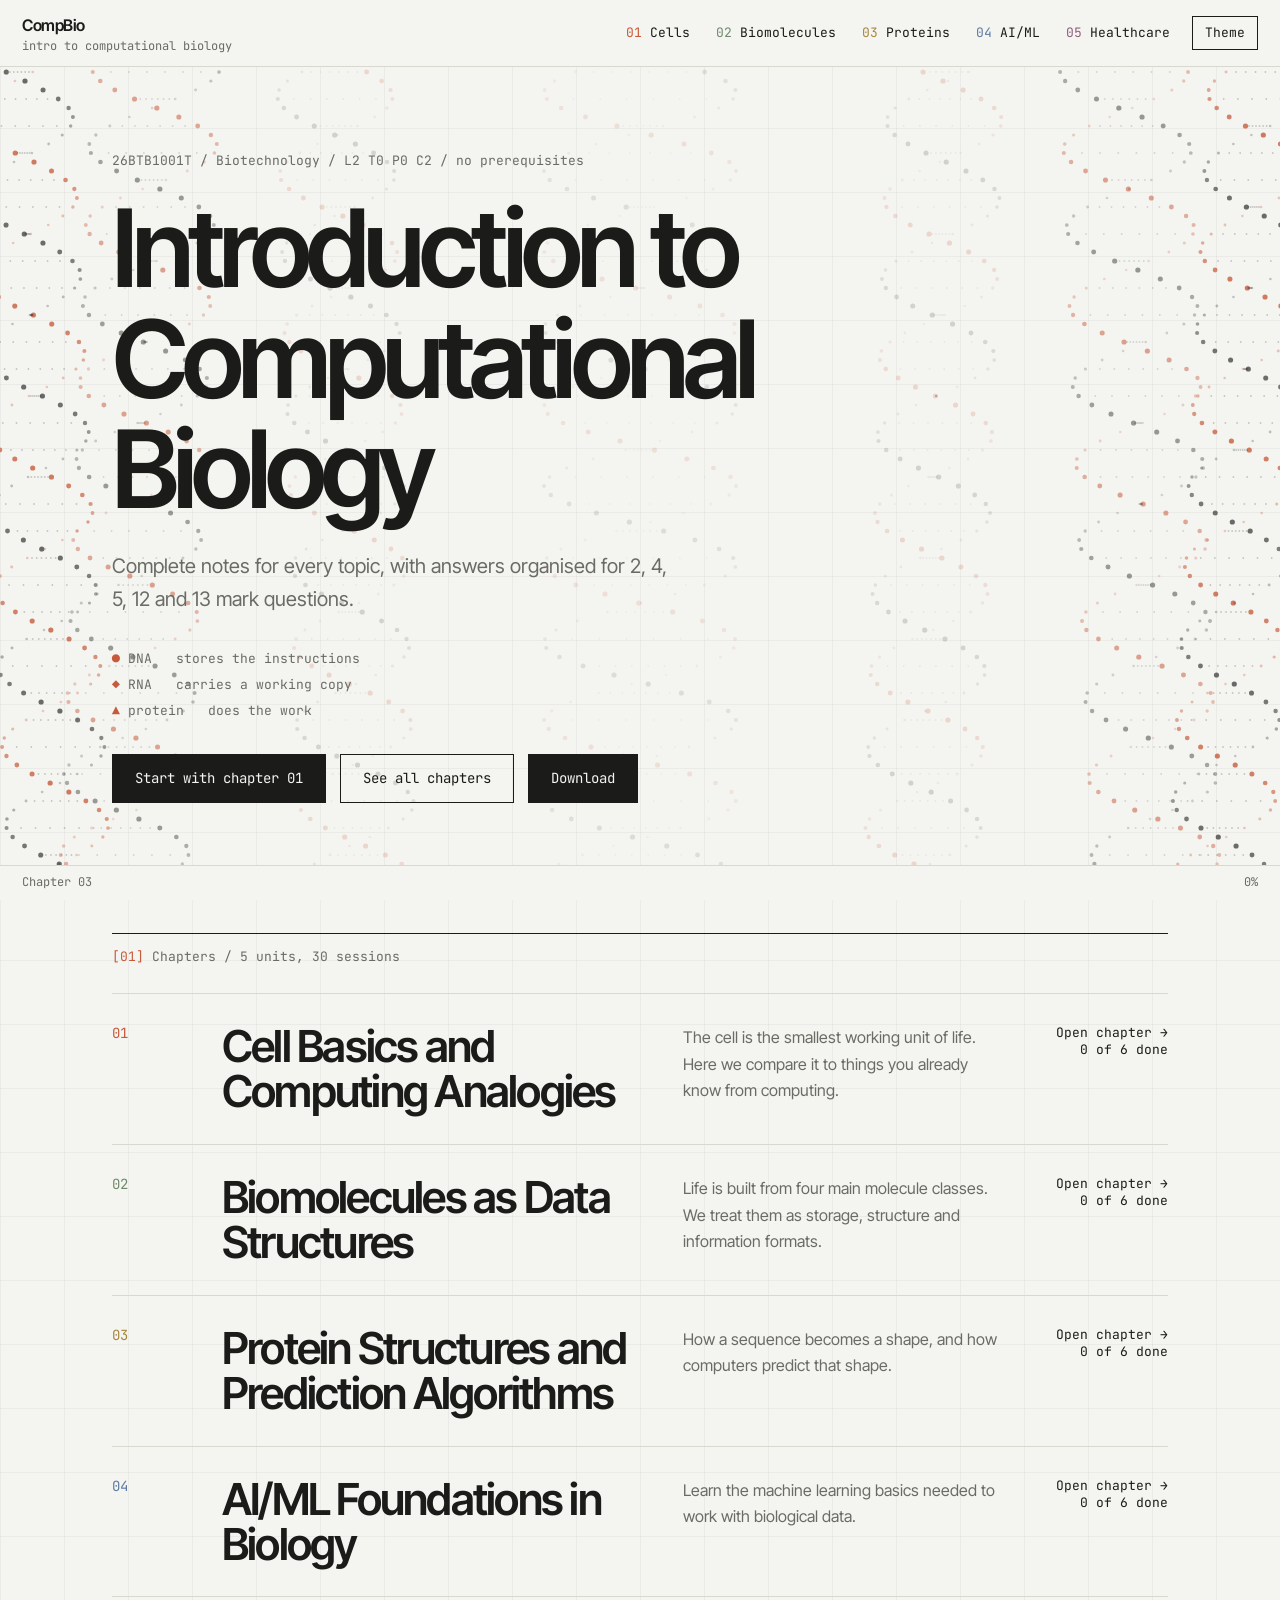
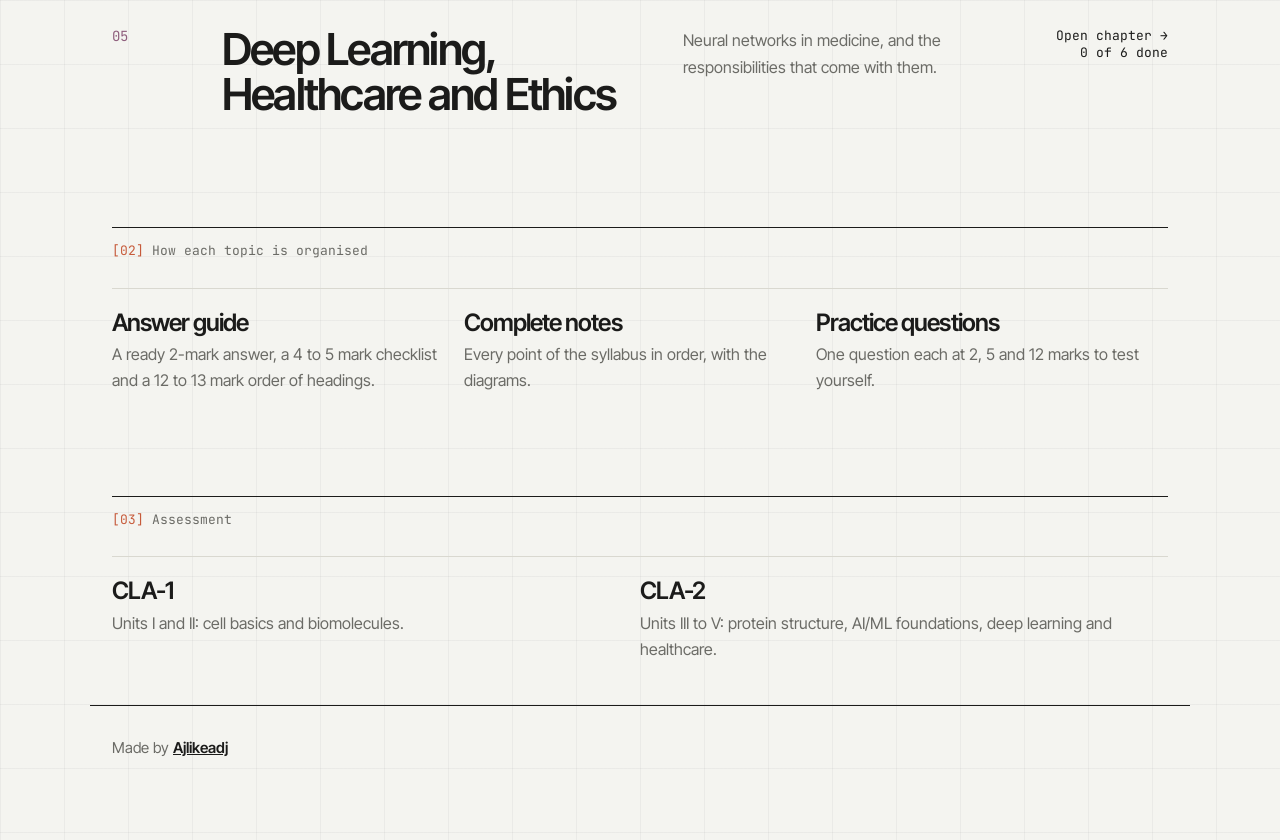
==== commit b03a7520: "Add files via upload" ====
--- a/index.html
+++ b/index.html
@@ -1,12 +1,9 @@
 <!DOCTYPE html><html lang=en style="--c:#c65a3a"><head><meta charset=utf-8><meta name=viewport content="width=device-width,initial-scale=1,viewport-fit=cover"><title>Introduction to Computational Biology</title><meta name=theme-color content="#f4f4f0">
 <link rel=stylesheet href="https://fonts.googleapis.com/css2?family=Inter+Tight:wght@400;600&family=JetBrains+Mono:wght@400&display=swap"><link rel=stylesheet href=style.css></head><body><nav aria-label='Chapters'><a class=logo href='index.html'>CompBio<small>intro to computational biology</small></a><a class='ch' href='unit1.html' style='--c:#c65a3a' aria-label='Chapter 01: Cell Basics and Computing Analogies'><i>01</i> <span>Cells</span></a><a class='ch' href='unit2.html' style='--c:#6f8a6b' aria-label='Chapter 02: Biomolecules as Data Structures'><i>02</i> <span>Biomolecules</span></a><a class='ch' href='unit3.html' style='--c:#a8873f' aria-label='Chapter 03: Protein Structures and Prediction Algorithms'><i>03</i> <span>Proteins</span></a><a class='ch' href='unit4.html' style='--c:#5f7ba3' aria-label='Chapter 04: AI/ML Foundations in Biology'><i>04</i> <span>AI/ML</span></a><a class='ch' href='unit5.html' style='--c:#8f5f7d' aria-label='Chapter 05: Deep Learning, Healthcare and Ethics'><i>05</i> <span>Healthcare</span></a></nav><div id=gate hidden><div class=mono>Plotting course map, rev. 2026</div><div id=pct>0%</div><div class=fill id=fill></div></div>
 <section class=hero><p class=mono>26BTB1001T / Biotechnology / L2 T0 P0 C2 / no prerequisites</p><h1>Introduction to Computational Biology</h1>
-<p class=lead>Biology stores, copies and reads information. This course teaches you to do the same with code.</p>
+<p class=lead>Complete notes for every topic, with answers organised for 2, 4, 5, 12 and 13 mark questions.</p>
 <div class=legend><div><b>●</b> DNA &nbsp; stores the instructions</div><div><b>◆</b> RNA &nbsp; carries a working copy</div><div><b>▲</b> protein &nbsp; does the work</div></div>
-<div class=cta><a class=go href=unit1.html>Start with chapter 01</a><a class=go href='#chapters'>See all chapters</a><div class=dl><button class=go id=dlb type=button aria-haspopup=true aria-expanded=false aria-controls=dlm>Download</button><div class=dlmenu id=dlm role=menu hidden><a role=menuitem href=CompBio-Word-notes.docx download data-k=docx><b>Word document</b><span>.docx, full notes</span></a><a role=menuitem href=CompBio-slides.pptx download data-k=pptx><b>PowerPoint</b><span>.pptx, 67 slides</span></a><a role=menuitem href=CompBio-PDF-notes.pdf download data-k=pdf><b>PDF</b><span>.pdf, 16 pages</span></a></div></div></div></section>
-<section class=sec id=chapters><p class=mono><b>[01]</b> Chapters / 5 units, 30 sessions</p><div class=list><a class=row href='unit1.html' style='--c:#c65a3a' data-ind='Chapter 01'><span class=n>01</span><div><h3>Cell Basics and Computing Analogies</h3></div><p>The cell is the smallest working unit of life. Here we compare it to things you already know from computing.</p><span class=go2>Open chapter →<br><span class=prog data-f='unit1.html'></span></span></a><a class=row href='unit2.html' style='--c:#6f8a6b' data-ind='Chapter 02'><span class=n>02</span><div><h3>Biomolecules as Data Structures</h3></div><p>Life is built from four main molecule classes. We treat them as storage, structure and information formats.</p><span class=go2>Open chapter →<br><span class=prog data-f='unit2.html'></span></span></a><a class=row href='unit3.html' style='--c:#a8873f' data-ind='Chapter 03'><span class=n>03</span><div><h3>Protein Structures and Prediction Algorithms</h3></div><p>How a sequence becomes a shape, and how computers predict that shape.</p><span class=go2>Open chapter →<br><span class=prog data-f='unit3.html'></span></span></a><a class=row href='unit4.html' style='--c:#5f7ba3' data-ind='Chapter 04'><span class=n>04</span><div><h3>AI/ML Foundations in Biology</h3></div><p>Learn the machine learning basics needed to work with biological data.</p><span class=go2>Open chapter →<br><span class=prog data-f='unit4.html'></span></span></a><a class=row href='unit5.html' style='--c:#8f5f7d' data-ind='Chapter 05'><span class=n>05</span><div><h3>Deep Learning, Healthcare and Ethics</h3></div><p>Neural networks in medicine, and the responsibilities that come with them.</p><span class=go2>Open chapter →<br><span class=prog data-f='unit5.html'></span></span></a></div></section><section class=sec><p class=mono><b>[02]</b> Assessment</p><div class=facts><div><h3>CLA-1</h3><p>Units I and II: cell basics and biomolecules.</p></div><div><h3>CLA-2</h3><p>Units III to V: protein structure, AI/ML foundations, deep learning and healthcare.</p></div></div></section>
-<section class=sec><p class=mono><b>[03]</b> How to study here</p><div class=facts><div><h3>Open a topic</h3><p>Each session expands into a summary and an in-depth list.</p></div><div><h3>Mark as done</h3><p>Track your progress per chapter. It is saved in your browser.</p></div><div><h3>Press G</h3><p>Shows the 12-column grid, like a blueprint.</p></div></div></section><footer>Made by <a href='https://github.com/ajlikeadj' target=_blank rel='noopener noreferrer'>Ajlikeadj</a></footer><script>(function(){var F={"docx": {"n": "CompBio-Word-notes.docx", "t": "application/vnd.openxmlformats-officedocument.wordprocessingml.document", "d": "[base64]/EOsHaVOat69K41QuQfSg446kmY9l0Gb3qUbyAc4PRnNaFSUloKVpBt1x+l7vH9Z0t928wSgw3PD9YD0JT7TntEe0L4x52YMSvjAWdDhpjVMCw+g6ZoU8iQ7YoixXzMUedO5JDg2n7tBUlNQXC//xNm07SHg18qxA450I5vEygg+OwnWAnP7MRfCh7H78Ime8PqsjuLDHX4KblIJ4zAnRGoPaYLyGm5SCWOaEAN38YZiUFMJT1i4AYth73IarkkJY5USQRn0fRQiTkkJ4zt0GcPMqgKtS+eu8+RprcRwhRrhKEwSb/TXbL1BLAwQKAAAACABNqVRdinZGW2xCAAC2XwEAEQAAAHdvcmQvZG9jdW1lbnQueG1s7X0Nc9tIkuVfqXDcXZA3oD5tt5tazwQtybZ2LFsryT17cXF3UQSKJFogCo0CJLMv7r9fvswqAJTkblnyyBoGY3faFAkUClWZWfn58t/+9mWeqUtTutTmr59tb2w9UyaPbZLm09fPPp+/Hbx6plyl80RnNjevny2Me/a3v/7b1TCxcT03eaXm8fBomttSjzP6/Wr7ubrafqGuiu3nzxQNnrvhVRG/fjarqmK4uenimZlrtzFP49I6O6k2YjvftJNJGpvNK1smmztb21v8qShtbJyjmezr/FK7MNz85mi2MDn9OLHlXFf0ZzndnOvyoi4GNHqhq3ScZmm1oLG3XoZh7OtndZkP/RCDZkK4ZSgT8v+EO8q7PFduOfCrw0/cLE1Gc7C5m6VF+xr3HY1+nIVBLv/oJS7nWbsF288ftgcHpb6if9oB7zL9RG6aZzLzPx5xe+sOO4IhmjvuMoXlZ4aZzHWatw++19J0Fnf7xbcNsHN9gGL6sM15V9q6aEdLHzbaUX7RjAWe/4ax/CZ3X809bDJnM100HBh/udtgnu4w3vPNeKbLynxpx9j+5kFebP68+ermQDv3GIhecGf75lC73zzUy03M6sZAd6TlawPRrG6MdEeivj7SLS/38n4j7dwc6af7jbR7c6RX9xvpBjmRILm4x1Bpy2N6vpt88wg/bc5tYrLdVhhuv4zNHdkj8Norz6ybcfs+GCe943zCOC+bcdLufO43mc4ALqmS2TeNshNk8ybu1ZWeaTfrjvht4oz4NQy3mNMaQfEZ22SBfwv+z0mJf1yhY9oYdTXUk8qQnrD9khQputbQUUSP3H61tfVs86//ttncIf+Rz+NN/u++43/d73Tjpc5eP3vx8pn/Zt8tf7fZ3Fvh3fj59JiiNM6Ul+bZX4/yqrRJHUPrUJVV+6QG1RUrITpTb1Kb2ekCw1QymEztT19r9+Vtr/GVOezbunRG5bYybqgm6aVRdZ5WLlLVLC2rhXKQ8KQV3TqPapz5f/yLjrN/0ESqRUEPSb5oLC8pAD9v7fhVogve0F6RKst/2SIsGU6RzOD6mF6b3kLXlcWf7vfXz57LzZmZVN9y/dhWlZ1/yx1lOp190yPS3KWJef/tt/xy91s2l5dtc3m935Vpgo9T+nffZrLgu1tCyte+fun3YXPpzkqGiuW/fuD4tn1sh63i27cxJ/vj5ma13/7Jluy/3T/cf/lHmxKG2rw+h/hYl+1krs/81dbSrK7//HLr2vS+dn+Yy+0DbDbz2GyXsvgjSfKnMsLzJxl75hYO3Gz37c9372XLhevdu//uhXeZ6MyFdWlFf/Ptn+7szss352+2t7a2z7++sZsNd6559AnzqK7M1Ja3HdVrBv3XZdCD1MVpkaW5USKFneq92Tzc3O+vGfbp7fq3MOyHwfngZLC/5tcnsXPf7UBVA7Xl/7ezZtGnt9HfwqKfJhNTwqxNTKHLCo71Nbs+iV38Xuz6JrWViWf517wca3b9F2LXk9IMSvNbnbq0MmqTFKalP09KOy3hSLpcW7FPY3O/Fxd/TDPa3+a/az5+elv9LXw8cvD3rk/bJ7N534tP9z+MBtuq9xm+fXWkdJ6oo6N+pPD9TvP90RHiEL/8uYErHuRmyl+NsOwsRVhuj0z8SYBl59Uz/0373vLdHZyneUWkfHvs4i4Th/HPcuiWaX/lmVhJtT1U+ybL1Bvt0tjxaktwBw8Z5ZpUntQ8/rR2hogqzW1m4jozNC+nDnSl1VlV1nFVlz9gSrtDKAeVSfPOLHjBSKVIUomNjbKpLdNqNn/8+T0fqtHR5vEH9dbWeSIJQoome+/o3APn82KoDowp1Aejy5wGjtR7o7NqFuvS8LIdVjMiuT+dV3FWLTIT+InGQDLZtnBaoafmTWn0xRvm26dB+jt/FJxNed6plx18QIRXezGi/3txJ3FxPjMqxtxTpyr67OY6IzYhGW7LC0wGkVFlJypLJ2aDFp6W/AqxmXmB1affSHjS8udTpxa2VjqjRUwW6iK3V2pS0mERh5XYuN8G7cgGXRAFfDRfqq+ux9IK7L98Mdod3WkFzraV7B69vi0XvHtFaS90ubBVGqtLp0zd/GXLqc5T97hc2Z2e0wvsVGmMX/YhrXlG23OJh/mdwNbMdWKwcdhdDm0vb/QYtLq0uxG/urk09BS+knaO5BJvos6V+ZI6Jmj8tgEJJosCF/FYx/SKqe7zk5mGIjXTlwiyq7yOM1M7GR7biOenpTr4OFKTzGoelMSLVqWZQvTFIMGEZ8n32jTZUId1+7gi03nFA6b0KPowqfNpKg/PdDk1JT+LJ6DV3MzHpc7NYAxxFqajioz+M9f5QvbUgOzvSaK7f0aiX02GgKunmn3jUz/QRpzoUk9LXczk0Xk991Ihu8zCdVvNb0dJo0V4qmtuuEGmrzpUuvPzPan0io5ZYqLCOtrI8UKdxbPMpInJeWPoryud56q3/Wr31WD3575Q3hdSXBK5/pe0jGckQeiKFy/6wy5V6jJ1DVnSQ8xgmTJXYzE77DVU24PtLcXpQHNTlcSoMS1PTZTOPESs02WVSP20dabKdGwd+DdSBZFYmthptoiJjXkNr5hBE5IZJCNoucdpTg9Tk5TzXrrMRg/foqcvPx7vQw+PZ/SNPEVJhgdtSMPtr5Zn0T5snlbWpd/Ma090ow6/xFhfqEh0EpYG0saUQ3WZljXolHUULDr2K1LuwmSm0pma144WSqSzyOs6IyLG6unKy+K5hmpIgxJPZNYm/uprgnVVFjJPrFvMxymIY8hUQiIgT+hY4cUgCWJJomTakdWWGBeTsBApYPJpnU2wSP4YitQVKYQzHHVXswW4YyGLJgePvcqXOQjDLzHNHZb0TVJeN+NvmuuihXhzffsVf5L3DsZcGMfNsMaTNKNxDt8eHh7yxTwsKKL09uANDfH5cjrfjt+0NMdwmJyk/N3JAv1TVem0oe6l9fkDPez5iP7vbppoK/HUa4V8+QGOeVVaO99rNDD8Nq7TLOFVIPNIOcRKiGPo4B8b1htwx31P8n+6srmj1KdG3YAxun/ymVVkm8NqJ1LUj21jdedD0oaE0MLr9xyCItltNDETr7ZWv9rxhvrodajXfvpI6sxEmezNbJaIiklnApu3EI4RGK2/oY67bP1aFfaKlDVXF0W2UL25vjBqdH4i2qrJTTmlqdRlafJ4QTefBv6kO7VzRIt0FwwVU+KJuhLagOYB69rRQUZCBSKDTi8So6TA11k9Z35/[base64]/lQoqu1CI1RKyazJJK7W4NdndA+6SulTReHZPqvCIn+6mtpzN1eEqGXVmmWOeGj0XLwdo7ExODmpZ598iOtLbiG+WSLC3SRO5JTEXrOqHBNjwnz23Cf5OKZcuqZWfXDEjyiDS0S0N27z1MvSe6tq10gtwlLXtqHBObyX9f8ApXpH6mCcm/4v3eNSXKgiRJGV/kJG+JePfUpY5ri5OAuKUkwmavwYIuYbWVaHZKY9OvqH3iJa5KXmNSP/Axd8SC1Yos7T9mcHZhBfyhrMZwEJLwWVbDSRGlV89UnNn4IuLzSKGEI4UfQ/xJJIqgpdChkYlmD0usJM0lFU9FbAtWU+fOZJdr9fNHqJ+Nm1bNTFZA3pOgjkgzqPx28752NtIbJWGfI9STwLxlMhD5/2S10F3Fdg9RYEaz58PIe3QTWLHIvFdJ3fz4mNqo+N/phGZHhXgNHPzMxCMpf3KYO1zRmJ5D7c7vaSEapz+saQfTLxEJ/nRuykGmF5hbEIh0YpcVX02qrHAjawl0ftPVGFAnCTyDVQxnKhyl8DmO5OQ/[base64]/6IlUTejFvKctqiiFd0hFyKe7s7sIyI051AZVXZ/I7Fj9Lp3plVP5RTGa7jhfD20WMSNDdlq4CiZkvVlygEMMxCb60Eg1qnjqWyEFrmqRfYBGQhmEBErJHX6CAVAQc+4Noo8S02sapvb31v38WUb4iK9yJh9XOhEAWhAzr/DaPDRaWliV1ZLCSwk8LTbZyuxeVieksbZ34Csy+0Ylc06wuhqKb8n7RQpOJJaIrkifSWX3hulrRWnV9fNX18GtEr+nkyDIcNKLE8Ku3bMjKA72usNRT1VWf+/A8VEFEpyB5odTkiLvgQG0U8ibT4DH11WOJZnkXRXVlFcKcFYwCbzj0pqW9qmaRX+f+HhkXaeeeia3LYGOAzWY6m4jh3Ymv9aZ6bojZvQsVdxczbOqQ46z4SCxpKu0/ksnqP4Hpw8eZydmcJ+0P9v6G+kRqaKXdheqJwt0HBTlSUCrxliy/z5Krtaxz5XxID/96tXHi80YQmmWolL1AhK7JRhC1nq/ykooXg3Olm+0kgb9WPB8ajmczdKjebQcq7EfqTNyijdeHvnq3o3pFKZEU2in65lj1fJyWKG4fhgBplxygqGi0zTPcs3ksLiCkDRUkNxHObK5kFchHBryWg8nw8YT8qIO/r8pJ7PmxZUTV63IurQExkDP9Dn+qHpdY1gWWE+tXZCS9+y3bqh6NCGEdfNmkMxU1LySr+/0OX6seuJTVphTsN+/[base64]/P7rfcxSkTjs31Xs36quxJfX+injl0mZ1gE1yRJzxjOc+RWKQ87+RSucdTnGJPCIkVZLcsnOyw+n88F6nCeIPCcKSpr2TpGAMz2s32D9JKzo+HPIrY7H6nEHgWzJIjSPRSUr3GGcZohd08EEAQ/jSGSQPJhFaXRl9odjE7M092FM/CqYHTZPfg+UL1kB0EHqTz0gexE/[base64]/F/[base64]/pMizVhnFTv1VM1qdCOTV8WAOCHiG/owWU5Kf0lCnC0AoqMEeQ9J6jgPRZzOtG6LcL7wWOwfhRLkMnsVcRif1Fci5inEXonDzmIlLS1hkIBy0skzqzpnuTfpnscu/V2ex5u41oJ/QO5psxnR9SOIv2tklj8+6MuhpAhA8MGNYgRHEqCcT1b/fanUYVAike7f+Euh+UPr3yR562qjGME1e2RH6temJqL/Kk0g2PQ8BY9B9KV5nNXIDXg3wknfaMeI01WGMzk40ua16gJwDHo+55xO0r7GXtbC08khlETCJZW8Pbsh4REoSfmAQPQymSQFCts0iV2fogC/GnxodLfop/xI4vfqioMj7CIjjT2dg8QM3y/r7ETDYGnNkjZFgijCXr6WhaTNR5QAILDVvB/[base64]/Sa1dpwmwheKS6DkGvqepGXRYUhnIgjVIGNlSmKov9EeMawdkcKDLYUWK/dykVTBGND0Qz1H8EtCE2w8cYnmzOjsHgXDT3TlP0D6kspIb3XZkRyRz0QXCmahPYFPlPPYUJQw16R7El1nRKcdDxVKHkqL+51tc77Ml8Ig9yRHbRm9USp1+2tl8vGVyXcw+NkLwAKpYz3g0J7VU1H2UcDnfV+QPlJffV/d8XugGPwzkDIeAcHgQzrhhUXpTyXKFEfU0UmldRKy7Qvz7R/GSzl2WGrJdKdlg1PHv6cPFUmzFgiy0LblEfX6l29fjV6+uZteDwADXY7tbJGIGwDzD8USLtRRydHmq1j8Sz+mfr88xZ6rp7qElVWBPyIpoaGDJlJSLEsnhhT0/1an8UX3JZp92gt1MkEZxp2SSOZk+ye1yZAty0vRm2j4BH0qpNTiyCphFqa09KkvhQ9EN2VTgMYFOaSt8MMbnyBp98gspt+aRe11B0XWA37uy8F5RW9dDjLLKA0zzoGzdSU10xBx/POEZAWjOGiaoy+p3lDnszS/EKd9OeYdPR0d423gfnczW1YDunkulU14R1wy0yWqQZDZwdHnSGV0ZsiFazPgIfHSLhkPiVBy63SM3iucqN7zJBmRJCIqtRz3p33oXuJq+BOgPums4g+ZlkvVr5ZmxMkSzA+OC3fGlnOCkUm5PA6zDoe5PSBGYCJO/grgGA0/BTOfy/+R1/[base64]/QvWxnKP+QDbcg2SAYnt69Nber6JAL2XF2QnbE55UBA3JF3vJQ/[base64]/awF442eGDzbIHcXLjqoG6k8PicykW6eQUUCUSS88uZGn4E84WsL1/UDRV6Q42aS5z5rTY+99dniElWwB6nhu0e+JXyfu7xr8gHSBHyjO8I0bJWYr+abNQQ5bAtX4agz33mD//Oh5/ICvtlkYW/cRiwkin+K7ZhmN7VKYwVo3a2FPBffS4lboJnFQHXfEBKLGCQ/D++Mp1r3BiPbrzwGD2ncuOKHLwB7rOE7nIbm6veTJu5nWZ2nCI3KjET5o1ey/r9roeiBwQSzebyBSef4CYyBefAuFA9YnNkQfXFQ8vdkHscV6IvFmRVrEz26pLoG3pUjwoU+Vqxh0H9xSvcUF/+wnUwGyzjkEKcGKJrBqMQKUlyE/W9kdrfYxGHa5Z//iw/bzBSByRg5myDJoLnrsi6suNPEoKXhLpuMreQa0WMzklZpcD73Lzgefhd9XZItyexDmfKmItRnGXBPoMNikgZcsOa8qWfXmyp4zeq1Fd9ZDRahGNoBm9HZ+cj745bK5Q/IFvYnxWJnc416wq+1OC0+eSJ5akqk7tKHQZkFNfN+42J4rOFe1zg7GYq7HJ0FalarQELZdEVhii/LqCLidbGBzRYZGwwCU5coHOSD15XjyWALJEkqeCa+UpaxEaR98jwFALFSiobEiln3t8pCWGoIswRnUsGyIYgmab7TZ0PjyQWo/eOki5QIOuYJyrVFaxpVmZe4GSqARhZvBcrvJmfnts6R0WqtXRsVc34cjLSODnfyTrqLCXJYUv2U8Esp+nDd98B+UNKBSdQIDFYkDrW6uFDfJwSLFG9w3062iBNXH/IzgIIYlJBUHjotZcJ1xM7rxZm8jlbyL8NHgGDSkxXqPz6mEhPo0hxcAxYt3yoLknl+GWuv/zPs/+lNlXv73NSN+gznV8fiDzpz7mBs3WWTkm/nqAu26daVl3O3eMxQNTg+JnxkURkf3reQIFmcDKuyGJ6HuesOhikpkpZYPUAfOG64ivCQjIAcCQL1aQA9yO2L2653WTOcBGAv2Xivd+jDHVIpmRowGnIGuEgCsmysY4B9xMm1oAcFrqaXenFqtDxvp0g9gANbc64tDhj+h6UKkDm9C7TCiYhybgyFTwab7N/HB302Y26oT6hcKaet+VcQCYXbLuf1D6fAZLCAwBvU5AipnYgQxb88RUyRyTFDvfNFxkriXwq86dlfJI9Ndo/DNtjPeCGTHfARwRWh0+DtZr4+GriB3HnBL/cUFVc6K7hfyqIIHqNuEOZkCFhlgtqUV3xz5IeVPGPtdP3r875p6uTz9WS9+1aDkFYAKDxSIHILC0eVcFsrLIuMtaQa2fhWWigEwKWkJ10bNkQpY9aEzpi441ZnqOUjS/IxyhHg3PxIOEJ/J2ArQ72/ddoXLAR/Ie1qzmfaQntCPWEjJzdsbxRp5BmPtIZc1uDarYgiYTwOFxNQzXHmAFgklVa4xzndVT4ZQyj1HW9sRHDfQpibAeScqPNd2nQWzuEjLO60s1SiovVsd9ZUGsnmfmCerJQduRhgzgXeK2UPgSOUVfOn8/7JVJCets/v9jt+7wfMWI4F5QrV97Sql/QU0I6yH8OSr3gbQKcgS6npIKF3zgxcahGnFWaOXUuNBv+3F+Ro/7NgKTBUHGLrsHMc9r2FnO0AjKJeGcgjSO1u/[base64]/k9XU18o9ebD6Owc/raM6aqJvuJI5BOA/i4fuUGfzKnHbdPUBws37ChLpzkHrM4kcfqcZtz3BsQCeb1QaTuYAM2LsMLNBr9L5ylae3AsjC7hlOvwnm2i1cf9N0deBdhQR5VHd2ZphrVYiP+UEyylri/y4/vCkqgByORUYr5ah+k7j0fA2iF+hxvIXgS8n8MBF5fAG3vFKaRwDbETFplKXKPLxerA7sRiCAaXx0KU2cUQ0KTg8ty9ExQd2KY1SlyYYDVDzPIZkVioOJg/R9fRni2YJXcDnF4rpl97m/e08Kk0zENhMIOn/RkRtfDC/GWAXglEGkirQ1kZs0dLXwExwSN10HglmSO9Nx8+nX0+frnTxc1gO5qjzE0R/Sz99nT2J7r8J76ObqjGgLX3TR8uGSWa3py/LNinwPLi0nWWhX+kVWNPtlSA+ZvbayoZNnz4siLLduqPLkn0cXVWDRup5HU6cf3D2J4JWFNh4spDuc00pyeMDQkwtW0GLzrGfFeAMdgHEyr81unvZtDB4LqTfAPzXLF0C3KdgbgQ8oEgF2G8Kp7wz4zoKKsxwWqoOhdZzVIcBzdtAieCsRiZoV7HTrmsTgR/C9XDWHwBkRhVEKEMrUbbEjpxewiozVOcFgDo8cda32s2IAnnI3oc0OvIp7VK+vgqqZzynCbFfPbO2mmLftTV6Z5sodJLJSUHgOGCgUiim7P6OBI/leRNzgS5Szff76iHInZ+68R62z//vDXY2dra7YuDAnE4H9RYwtb1/hOISh6HMyNKcymFrKoE+g/t2c5WtLW1FQ6XAdnR+FUAVqDG0Q+X3PkU0C4eoEDqO31iqy9Va5pfdXDMuC1OUHJ5NO504It7y7xZWZYMugjkEmwZEsUOObQp1wOjDzUtpEfp0vxlgeBPLDLacMtliGonaQmyKqHinR1ta6XyIeXac4PbhirTiHHS8oMWVe/zmTr4dMh78PHovah/n/8eqX/[base64]/jRHUP4bbxotEsAVPmutaQr7vPFxyjKowtAHRZNjUSP2/8fE0tpd1ekWU+4tKcYXuaSFolnXpvdH4RqcOc6ZBX6PP+2b4aA9wGUG2Z4OMACW/QAt51zpDo9gPEF6Uy5ATtBZmevQYOHPmCESm4QPb5L9vYStJ0kZjBG9FuoRU49HGdTA0pk/gKnXcq5sOIpjbV3qltY4CDCLjOWkd9fB31VF8JbaFSLygpYLjcVm16DdqpoVci7ZcXg7TfPxD4YHcYCow6WAc805MSZMwTHzWa1rdrpo+AggAnlG6dob5IBl8hehM1NrMcIEjCKeTdfJ4prnpMs2H06tVPu2/vZjZsNwVgLWi9qKzoZ1Qu2qyLRzUa4DOKy7Tw6WHcnUyLnc4oFNKbnSQVR+26Xdpr0s/PvcsJN9PioxFUcA6HWNpQkHg4Z4JxehQH3mCMz33ozXs/WCnDV/Q0dBZr0xyitl2y9lU6ApakBcSUR5TsYVsm4u3plqy1BenSRt7XMQcX0Y0dEEojptIZJpIgEIw8DfFPyy2ylajuWjueH2QjdClwKN282m5LkvzoV3xuUb/XOx+dj2gDv4Aa23hxPwpZMExWt8XXc6/zz7lRgU9qERxcaTGqZJ8190QOvYlQ5O0J1TcDMcnwq3HpKESifXA6uc+x8JS3KvPAkYKZK7XmHti1HnPzbIkvjT6/i7zeCgA/uo4eCJg4lFT7+5jbpaE0b83Ip8d2uZQLZaA2h9i8m6UTRphiRVqdMK8e8p0c/vdbyA/4PEK50+gdfI6f37E3Q9py+XzRVQnfB0R4gTOuiJvIGoZ97LVco3ovn4uYFDMCqS6tgOxDgU3RggyqKDKQOW9Cc/NwBoko4JCt74rG9a+wZCfXhb5PV0/Ux4HQUM0O6f32L+nZLNl0nCWH0t7eKCeCdyZHUyMPq4oIWppxbACeaUDXoBdKfJEJvM9QvctqDP6LziTl2wm8zQR4gkzg30nx9xrKWvG/y+DLTBGphmWaOj9Ghmc6Scji0/l9Ff5/ura5o9SZQRK7Rv/fCm0vQOwSmAJMEwOA2nKq89Q9epuIZmpDHxEuNAosBczk1pRcOPLYU1zMtHQa9cYN0H3oSDCmgjrq31NSXCc1HUqhAp80QqhyrDwyXhcZ8Kn3BPLDipkdwwGmOe0+QglBi1qUpK7OJnwklSkZ8PSs/2iWkZgdHRlQfieACV7dZLWZH8reyS++t1inRlocnwz05g9P5/vvZjRiFhQar7hgKA5VrvXNh3R5aGmvpaYvqre78RLxwjQBpHGbQrpEiGIS+atUCgme/uV5/xohql6T5sk5ozcz1JETA3ymUDOQcFshB2CJUw0gDfqKLqSLbMWRY9RoI8mGrMVZKlajw7/Te7TnfqL70vJulx0RdI9uSIM/5s1IXWqu8lH/0Eh9poNJMO+FO4FIyl3vEwupIj/QhnOiFYMpQWCsDnLrkqDyUqbx1fvuIl2ZxI3YmDUiKYAgwu57l1eAcViRpfFVF4CgscSON/EoBHAwADbSRwZIw0LVyOHoNRgYHi+KG1s6Tz+Kc2RhNcIWITKVhsDSfhlgdOKNHmW/zwzSG0Ia31rze/zWCd4YeE2q0heAgYVDgr4RoAYBO24UqdcSHCMZEtfSfa+jVr0m0QQE6LG19y3h/qcriLtKnSyOP31ga5CUpCazLEUG1A/QCWU2XX868QbAO3wmDwdYWlxfPolPDt4Q8zKYNxSk4F9l3A/EgkJhkwMme6euDVmvbYOwXB0diGq2ff75hFj4f9iay/Q5ZyvWZWWlXRIZcPRPXU5QvYWpMeNnUN8km4yejR7Goh9EAYMdrF8hoC1HPRKwVYqec3T0SNYwSY859AISRQbtwbcrQBQtP152ukS5i6NzKlK/W7vuLfsg6Q+SIQpqkse/Ri17Qi2ADVlIZQmTjEAsepoZNcRIpOTohB2dfzqGlA/VE7pCOyMy76OWQIRkQBRkHJCd9jvtsi0TuK9W5ozdJ9rm0MKfkTjnBYLHuAGZZ7NA94G/[base64]/k7Ojk9PCg78utTbc5Ej2FVctIMGw49syi9NVWk9MTmg+S1SfZqQntvAKTcdYh6tTaSq0RTOq38EVOrZrUJZFn6RMAQg5D67Ns9nat4T0wLFaGiMwSOQU67NJSpF5sDV42u0sHJdNVRlacDw9fkWwgmbFMXpHyZKR6ywQGv+1XSOo6Ja1KHPKIkVF8WkXD3j00RkZ/dU5SDMVf/b0AlULXv4/UIaTF/g1RQap1aPHJgRfGE2Yk1v/YXZFVC67PjhwfhqKYRdvsSvXO/nF0djY4/nRw+AGR7pmv3AU9STzeSuZKI2p2VG9/dHay/RzgBjtb/QA35x/k0LynHCy1XWqVwYCDu/OceMfMae1oih8tqd1N+uIbsmXLSL3Xzumxz2f69xol5Le0vO4Ku+/X1WmtGX1L+U3gzxbhdNKin7bs2P0ZrBkRY7LB9WQ1oxfwZ5HikC/1KeSCog6akaRsPq5biyfFdtWb1BbyJy05F4KjQaczrR8r4kCQwM76YKKvY+O4VOTrd+BK6HgKYCTXedW5TJDPOEmy430KnQJxv2PMIakBkL7nMhVWQuDF4BnTxE7wNfF4WkkiCYujKFjjjSsDY3rwVABDfCQpufCtF7LYw9IF/1eFuFaWjiFB8JGblDOqO9dj6qUg2MAxOdEF4UX4nrVe9LAW3Z4QoadMMns1lOVHWx3se5EWjF/VEgDXZprq/7TcxCq8ZmLxG8+020mi/ANSWZGT+7MzpLGDxjNUfeDFsEjMm70+k7X37O0h9laFvrgcYgMX+pYlAhcfCHxPnZy8QejfoGMv37SsUe2pg7OzEwTx6Fh1nWjFvc2GJ7q+o5BkDwBfN1yWc4LP72uIZTVBvKRvdKCduOuqmPZRIxLRML1mM3G6KH3HbKJ/VIarN4MGS1JQ0NIsrRYcsbdVAINqJBhXsEHWrciCn3Wz4X6tHTpzOujbcJIP/4ijZWm+zX+91u++t+frxvbpsIGISjA3NIzSBB08OvJTVe1eKgmTSeYqu+vEoHhMPe6gfWwA0Glikb7SmRuJVLpEfVewfFgRY2xfRqwR+PMOOqPvXOwH5nQBCPrdgzAQ55x6KNhuZLRiABR2YHrHJdDS9/wftwwrAAzeH9rMfUP93SyCdPVOfh9QCPDOIeSSXvIfctJDDbXAyvWRYjE7D44PzxFxcLYsRKriSCvTcS1/AZx3bIkS58CGiUsjX1f2SxpDyAraA0S69elOiPvQbrGeSgPpexsga8WPrZG08AXZnrw8SEcat7t42fRdjgCZgi1kFJOF6gH2e+AT72EpEjtepmVVw4ig3TTwevajm9QRwexv95FIl/b4ZIaY69Hg6OjIby3RXAHwAJ1x5b/AZW1vDbZfqAWJbzEf2DbSTWVtgpSdb5ddT3R/rsmFIbO+5+lOK4TAqAX9inzDUV3ZA1z5C8rkPdpBfgHucQJl+KEjFsjUm+mSLCwk2XmQ3/84G52KRt+VE6uyrGiWmbuLlEFScQhOIARxmlhuBAKI7SH6g/nwkHqxtQVTfHoS/[base64]/fBBwi0pgFmB/J3gFSc+hbd6E/NYSZfJQcvQjFKalht0MMmMMNvJLHuvQ9L+ksYGbQ7sJbA9g/nNeI3EzFZXNjq3vHH/pNCbIufRE7/+zaihg+lDHJvWvRZbqTqF4i10DJkUbu9NhrYe4NhcQhmkyc1YkHW56EdJ6QldyGZaKl2uaAq8Rr0TjQ1zr4Q3xaRyRZb6UcEA3v7BLd0Ca/bnf9z+niNe7wfqo/oIrVWMw3N8UKZ2gi7I5Uy0tNiktFpksDKxctpQEHHp8ZnVWzwOKiQl8aOu4A59ibaNLvwgicUeLBZsQi4UyOFpoX9A2A+CsGTdNFmtxJj/lXWO5z0CmpgWit1ViN0ZL0ICnD/YggXVqMnW5fnANan19oX3Re8dFw6T/HArATdTJlluJ3K7KG/5jxMTQUpGTpuVEAQBmRhHcnn4kaxxyR7eDifSc12B/jazX4LoOTnAbcPQdhjz+EzInmqyWh+1R1MZQBI9n3kktduQlN7tovrmmdj6mQnd0yi6qUfuO55BoArct4qaF6VT1HoQWtQ46CHMCp2yZ1TnITrgsmYMNWZsq2awCEndIMHP/mvd4kzD/fuiYehr31qAN0ppmYqI2tsJNOzy1sO+O5sYEr2qMPyp/sj7h4HOpngpQbJ03MkT+YSZ8Qwd4WX0/p8Qu5s6ThQ6hiVAKBxaWDZ+GFLIqZ99g5RuYYxxi9ikr2dpk6UStorjqRlI8H0e1akbtGwq2kHnLNh8d3hmrCIMUt3TFoZcoUWJWGUzroSlLlIDBdFamzX44jdTHAGIbDbyHRMLqp2O8vk7vEkrXyVL/Y69J7+FHIfkXO0i7nDmnVhOY5t7uLctnVSYgDI1UNzj5yvuHn49FJo5ss8bP5UoSlY62SmC54wlEcRnogR/QRgl6RxeSyOZY+w1by9Eic9KNOUACSmIF8WB7RzzkDH5A46vti4p+2Nrdf0P9vsB8giKPXJCEN2bdM+DJ4xN4/fIMOD2LLsL+1vQetdUmk0uZsqFPub1mGiFMQox2ZtyIbMUI/[base64]/4X3I/JnH/bmv/oe1bLpdjJUJeN7QPMTXZdrHut5Ll9OZFN8q1r23rVH0wYA9JP2mjl7h8SyrGZafMyNcrLW9h4glD91KYytFQZvIWViP1LvInUuhOXpxNeTEwluCK1J6pqD0qerLjc53zynd/F61ytpL583O4riJU+BQpUpNwDlRHrx0mY6n9Zwzs6FRaQq+fDsuM+jqZKsVnp8oN8V2Qyw0rBpBsDdcvo3uFD1Tvnrr/HihiAFMMBg232IXaeeFbE9wp604mLSaRfYc0XWcr9G3jcZhY09qpHxOFQT7SVJI15YpPil2VBvw2L530OeEHRE8emhLPvD6OzsE4tV0rxXZMk+sgcC/UQnaQktmHnu/[base64]/f9de3qbKhjQycDDpxQ8CsJbak4dOiTzmiUt9uROv20Pxh93ueYq4pL69ygYzqzIs1YuXhn+PLEK5gDPxBFQWJU88Zl6Ga15AVcq28PyqzjIidPc4HcvietNVx1GzWRrVCmie9z1W9pC+7AIrOCzDm3ObKnVuSQ3Lf5pGb/WTB0zk+ISeh/5x/p348baEzgXaGv6bfN3vnJX96e9Pc8QyFmy5XZl5wa3F7ykS55u+0zJ9JSIZmRAQHh/dsLLBgAURynQuKV0AidhlqV5b0uXHoXA2RscEpJDVfRTWmzoY7mY51BMZMIhu/[base64]/nmyj4Uza0pg6tHuQlQkwXXcsl7iJBF3WUX39BVCkHPwg/p+SQAZ2piyZq1lahAOy5ml3phWubsYIKUCVoc25/jUwslF/uYWDBDwohZ+C4q7GZ6csUcWlesA6a0NxDwW+ojx4NhF0IkGkB4ab1swbXQuvWYT9Dzt0TWNQALnSddvdALBhhjJph1ELSkZDeUgYTU47fC2k50qRLvvvH6CzqkuGNVKj906Ozk1M1rQFILPVXK3IAni3zmnJVDShgdjELGKpnseEf8B7Ww/dRY433Jiv2Jln9RXktpck4lZS7GzxCApqZJGo4VWAGSmCzSWJfPZa/UbuUgbnzXBpA840rsjf7dj5OubUyim9pxZOU6LpEbRedaOY36dwRRCNLlOMPeyHcrUT3GLBIO/04GjjzW+iAhlwTfM0yd6+Rfizm6PEFWldIkTVfhrmvyJoKrJn2ReMB5k9OrCSdpgDLqa7SPHQXatYgVGcySV5iD+ydnMVrpfB7V0Nfk1gNktcNkRWxVxYNFiC6nqq6h0Jomt6EK4mRXoRm6F71k0oLUgB/gK4XJjVEX3cAFE9CfWLT1gP9pB03w/[base64]/ame5vYe1S5PdIWYoRA01eUY/hy4KsNnW5OJ47u4+chnU0HSxEb2ln2iwmwt511jLjKZSnaZJnWcgrU9X+2h1uJy0WCxcB924jCSz6SZr8haH6dVOvWN8kQAhUx/4lAADWddMeIT4GKLZBQEHkQUsUAkedI7ez86IYKmG0weL2hTCjikwfCsR4t0DQjFAGEKAGD5JC3nIZeZMwfGi47EWZHFDggWwxDQ8W6E2BIBZt4uCzqAd3jq2t21md1aLfvOatl+uy/iXgNVhq1LHR+6JDfQsWvCSA9NiRc3VPmBtcYvpHhJUnL4sHjPdWOx9jAKh2jn/TR7K3+8Bn6c5k17cxEX3LRXLDoBvUoDtA3nq/[base64]/XfCF4fv2i1AbiKdPwNaGUZdliH59bYP5IU6CadenVgrxw/[base64]/qgVCAs0tRGG5CxrFipIuZ7bKp2syrqTsONVhbgL/b070g3YuAyjRP/uLUtCwKNiK9i/Bw8CKzVItw4xxIB4y9W9X0vYXRaS14RjEJorstgobBn6VeSEp4CEURpeTcknYBQgWhqycXRdWcmyQUrOu9FHh3ha4wsSNw93gDj5/L1crF7nWOvydxn8iBWLIYTEhjoLbDOEDoFDvMMwT1Vt3FHecSrAkg3YnfSCIZaNZ/mje1RpRk3APMiNthK51wAkIPeMPVfwrTIgntcm5wUMKxfg+bJF5IORjl0NLcpWL2A0XAaB1I/aZwdkRrEQXD2dArsvRH+KuoSgy6cci/eL1UbKPfpk0yPTIwIin7ych+oi7/+Z0hqhSKLkNrjnMzID49qjHrfYf7EVDNPgzvPhdjqdEvhS1s1SHlT+uUz/pMxNfUNc0c1HRw1qZBMPv4H+iN3pUmJDaC0YyGWIi6veL6NDL9YjjlhyuiDRn0DGdWPyHWKTykh8YNy+lTkaA+ZJ044QUJjQyTp5TJ1ObYxeCF14Z2srLHljgkXiBcfU6qKFkg2xldHRQLaAhmyYx0lXZIOoJb5/GOzqE13mN12JPvSyqZE/TNNLGRxdGnSLnMQRyvmDM1EWMVoWaMvAp5BopJRjL80K+Vx/Qb70UGQ0S2WIZxHUDEzF4I2tNInUuGaUDp/[base64]/zbA6qseUR2Jh4Oz/U99sennaBJCth4isD5xifuWYheyApCEsuDdg4J1tViXKO8OIaWSg1v0i1774X6A3sbVSbwxPkE1lMP4PZVvJc1Rh4PY56Ddxyx5LJVOKpmlPVxlpiULWzK/GAAJEPNep/P4rY8NK33ioaE5AcCfcwhwoca05JrEZWDZKBTF+Gwgn0/IpadXRKhI+WmVVClykddOBWydxGSPW6kOpJiBQ3eNPYVB+whAALKiqVBu4vxNk2Z2nnjk5zJ1F8iDs+Jc0XgKCUVp3qcDfKHQj1TV4JjzrWw31P6MHkf2sy+XaqWT7A8HlKTEtvHVF2V6iabJa3XvAcUYpOyzo/3PSC2AHLNrA+Tmu6801IZmRKhjBAYNnH0No3Hy2tv3R6e8ae8//MQU0Yx+cLT/6biTY7EiJ/DJbVyTIo8Y7lHpxkRcI7Drgtx+g0GcB8Lb/x8nO/[base64]/RIallINxmoygl6J8yx/pyA0xDTAxpNt90NUfSwN8odQpEdUAWRFBF/RAGaGK8Lqy+5ga4BnZutaHJ1sNzgHmbQ5uIHOqZJyPaVbH1oMO2S8LOica1GfvzdNjQbZuM/ey9JKOn6P9z+JPH1x1MhudKVwK0ViWs0U1m6ekXNG2cq1J7uoMEW1R6fyqNJkTZEQjUSWHBKAjKPXM74Xs1ZI1jnQvJOEBh5WpSZ4hmbhyDV1fpdN6HXx9UFOAJeV/[base64]/6hxYVc1WXd4c3qqoYLqG6DVwSeVvD0DKzqOE8di5bmbGkYUD5QQO1YhLfqaNTZueF1NXMwqTpMBUqiWkBTInA6kSnJXf4dE5K/EMaiXekpw6CrBcc4gmaPtOT3FLfPk4Y6QP6jNSqVA4jDJwHWMacFqIUCUrPAmZwMz8p87NczjydVd4q5k7JHFXmfD6OmLw/OhmNIvXu4EScN0tW3cHJwYkaxfd1+a71NXET3aDEYTB+A1Zw5d28Ei/xMTGzR7/bfNE0zubUep1me6owlghCIjJwgTAikfh+BNFNMFB42BQwx4whyxFX6CKl4O3+aseOMeA0e4pW5JB8k3qgtcAsnRYVvERowUt6HAfJDms4NVC8gmTkilQzko0xaXAA/XQXSGSxwJIRzLori+rcUPXPaXVwgSNNbokBh7cJiCt0Q/ci4m/qvMO/Q95Z0a39AT82QeaY5G+rsS8jkYetAES9s3iJkhTZizg9sG5TNC5CSy1anT2V1GTR1z76ELx4HMKiFc8ScUT7LFGIccQhO2JUT++Dl/BEl/C05lOAZbbqfT7re8HdO/xMH28V3Wpna2eXfts/PlXGn96cr5hxT0nQsJzbIpGWjxskLeR2jqOSMRNiw3KDhNKA7MX2i19rpEytFcsf0XqOmEL2HKwz9tAWjYYCjjBJ82ejJ2Tmb3LXrVtGKlIlT51YoJqdGvYLx+APuAdfP0vMRJMQfKbKYZq8flYeJT/JEhbTs9/pqitawO2ft15imWdYzFe7vDVosJbT6kLtJaFchZuONV6+sgVd+1x2h6EX2z/HtqrsvP3b75L/i6g3wc7+tMWPkWk3f07riv/cCo/7WM/P6T34r8TG7wC4Kxx5kpI9T/pns/thLTYxhWTBH+iWGobsX/8/[base64]/RaTBUDvfQBuCaDlDxi8RCFIiRR6ye94sSxW2Y8Jo1IY8yEQEOOROQYETzk2VQSKlSUCQl4IDFaC0QUVS09ZWdd/q8QzICPTdcvIWKzGrKIAq15WUq3yXTUOmaMUlHxNlJUSwMGMgyTSpWSpm2BkPmBJUCYABTEq35tHs3KmQKDgOy0z33RPSZ6i6EU2xX9NssZbS8otaPb66zTz2BLNrLxtKVwjoKfLWWNRJAynSyaQEcar/lwd+1979U56DZ306p38CEW3laJ7YIpuQxfdLrrotVL09kbRmfiXx4M1in4DRb8Din4rRb9Lijhb4LGw3ujpjlR6rVR6BzDkjsX3W4vvH8BqHy3+h+SMztZKL8Id1j3NsTL/[base64]/4rAV3BtnraT97lFbAv3PJq3OvC5pke9kzpZb93eN2ad+4bV5xelnBpmikPHCL9l+lkptmttnUp3qjbbZw78Nli9ny9r7Ddr7XWi/70/PVu3tFe09u1V757O1dwcNvt/prn+gb+I27Qcr0uspaJHe/XTpvQbpvWbpy9/E2R9QSwMECgAAAAAATalUXQAAAAAAAAAAAAAAAAkAAABkb2NQcm9wcy9QSwMECgAAAAgATalUXbR3VIefAQAAkgMAABEAAABkb2NQcm9wcy9jb3JlLnhtbJ2TUW+bMBDHv4rldzDQDU2IULWdKk1apEnLtGlvjn0lTjC27KOUbz9MAyFaXrbH437+6X8+U96/6Ya8gvPKtBuaxgkl0AojVVtv6I/dc/SJEo+8lbwxLWzoAJ7eV6WwhTAOvjljwaECT0ZP6wthN/[base64]/DUs8wdAbJ/0FIbfNazaoJXjhlA1z/F/OtSAkabjH7fjuXhTIx2Ed+e9m4B28qvBoq3QilrI8v4H3MUGScXfF+6bnzs+7p8+7Z1plSZZHaRJlyS5LizQpsjzOP2a/Q74rx0WqzyH+1Zp/WFlnSTUlv/6Pqj9QSwMECgAAAAgATalUXdHSYsuLAgAAIA4AABIAAAB3b3JkL251bWJlcmluZy54bWzVV8uO0zAU/ZXI+9ZJmj4UTWYEjAYV8ZIoH+AmbmvVL9lOMt2xZ8EOtiM+jS/BTpv0AQxtykhl5fo+zj2+1/[base64]/HDHwj6iIg2g8jqGwH7NmwhDh28CtUrOT3KB/GkB4CCDn5xXnpRK53KKR89DGfNlguaY/[base64]/TdcOL4X9sE3Xji6E/SA6rmvh3ov41+cy/D+fy0/fT67+wdUNh0emj1dp4/W/i4OMjrODM1iUd/Y7ymYF7+SgOfGObusF99yqPf9N8PDPwcN/HxzufNtd/wRQSwMECgAAAAAATalUXQAAAAAAAAAAAAAAAAYAAABfcmVscy9QSwMECgAAAAgATalUXR+jkpbmAAAAzgIAAAsAAABfcmVscy8ucmVsc62Sz0oDMRCHXyXMvTvbVkSkaS9S6E2kPkBIZneDzR8mU61vbyiKVuraQ4+Z/ObLN0MWq0PYqVfi4lPUMG1aUBRtcj72Gp6368kdrJaLJ9oZqYky+FxUbYlFwyCS7xGLHSiY0qRMsd50iYOReuQes7Evpiecte0t8k8GnDLVxmngjZuC2r5nuoSdus5bekh2HyjKmSd+JSrZcE+i4S2xQ/[base64]/3Yr59hDFbYYUehV4+Eus3NWXahlE3wPX9uWs7IiyCNVz0/HfdPa74ZujeyWGoiaxMzqyM+91yXEl8AstDkMDchkq+dMSSHpZZJQUQxoSJYtO0K0m+DP5rsIHueDjJeVH5fzXcqM62v1ttPu3ScHe+R/rMvjKMRtA1iduTLH2tBVylZ46eKYlJUvtlcXWWKnj8aERzg2ZqJUJ5/Uq9B1gN2t0LJo+UwdPDwkuELUEsDBAoAAAAIAE2pVF1SYXOMKQIAALAHAAAQAAAAd29yZC9mb290ZXIxLnhtbL2V32+bMBDH/xXL7wmha7MKhVRZulV5mBRp2fPkGANO/Eu2gVLtj58NgSSdGtFGGw+2se8+/t6dOGYPz5yBkmhDpYhhOJ5AQASWCRVZDH9uvo3u4cN8VkWp1cCZChNVCscwt1ZFQWBwTjgyY06xlkamdowlD2SaUkyCSuokuJmEk2altMTEGMddIlEiAw84/jdNKiLcYSo1R9a96izgSO8LNXJ0hSzdUkZt7diTaYeRMSy0iA6IUS/Iu0StoMPUeegh97YujxIXnAjb3BhowpwGKUxO1TGMj9LcYd5ByktBlJzBvgTh7XU1eNSoctMROER+0jpx1iq/TAwnAyriEb3HEAnnd3ZKOKLiePGHUnOS3PDufYCb1wCVXVecJy0LdaTR62grse9ZgryLdSjyaWjmOjE/[base64]/AVgJq2VSYN9CgZVg6Xp6YZuOihj4Qp2CrG4s1ygjr4vxD8SmLFnmyIMOq43LTgy3JHNdpfGmwli9Ic9vhLVePH31vN7sAtUQhTSypAW/YURE0klsv4RmdL/g+R9QSwMECgAAAAgATalUXcCyc5ujAQAAuAgAABMAAABbQ29udGVudF9UeXBlc10ueG1stVbLTsMwEPyVKFfUuHBACLXlwOMIHOADXHuTGmKvZW8K/[base64]/PGwbtAyqIkZfb1sUWsdK41c08ykD30nJvkehiS1m/7iA5In3UEHcHWGH/st8sgsIAIzb2EMjs8OOAj4xGkYjHfGHVREJ7mHVLPaY5pG3SoA+y59aDTto1dg6Bn3cPewsPGqJEJIfUt3FbeNAQPJM9GTbosJ8dEPFT34e3RgeNoNAmoCfCBh14G7iRnNfQtw1rePCVhNC/jxBON/6i/[base64]/[base64]/YrPlf1JH9/OPnsMfiqe4NUEsDBAoAAAAIAE2pVF2cicmRzgEAAK0GAAASAAAAd29yZC9mb290bm90ZXMueG1s1ZTNTuMwEMdfJfK9dVIBWkVNOYBA3BDdfQDjOI2F7bFsJ6Fvv5PETbosqgo9cYm/Zn7zn5nY69t3rZJWOC/BFCRbpiQRhkMpza4gf34/LH6RxAdmSqbAiILshSe3m3WXVwDBQBA+QYLxeWd5QeoQbE6p57XQzC+15A48VGHJQVOoKskF7cCVdJVm6TCzDrjwHsPdMdMyTyJO/08DKwweVuA0C7h0O6qZe2vsAumWBfkqlQx7ZKc3BwwUpHEmj4jFJKh3yUdBcTh4uHPiji73wBstTBgiUicUagDja2nnNL5Lw8P6AGlPJdFqRaYWZFeX9eDesQ6HGXiO/HJ00mpUfpqYpWd0pEdMHudI+DfmQYlm0syBv1Wao+Jm118DrD4C7O6y5jw6aOxMk5fRnszbxOov9hdYscnHqfnLxGxrZvEGap4/7Qw49qpQEbYswaon/W9Njp+cpMvD3qKFF5Y5FsAR3JJlQRbZYGiHz7PrB28ZxwhowKog8HanvbGSfc6rq2nx0vQhWROA0M2aTu7jJ863Ya/66C1TBXmIal5EJRy+mSI6RuNqPo77E26SPR3QQTOdvT5Nl4MJ0jTDK7P9mHr6EzL/NINTVTha+M1fUEsDBAoAAAAIAE2pVF3Sd/y3bQAAAHsAAAAdAAAAd29yZC9fcmVscy9mb290bm90ZXMueG1sLnJlbHNNjEEOAiEMRa9CuneKLowxw8xuDmD0AA1WIA6FUGI8vixd/rz3/rx+824+3DQVcXCcLBgWX55JgoPHfTtcYF3mG+/Uh6ExVTUjEXUQe69XRPWRM+lUKssgr9Iy9TFbwEr+TYHxZO0Z2/8H4PIDUEsDBAoAAAAIAE2pVF0/So6NwQEAAJIGAAARAAAAd29yZC9lbmRub3Rlcy54bWzNlNtu4yAQhl/F4j7BjrrVyorTix5Wvaua3QegGMeowCDA9ubtd3wIzrZVlDY3vTGnmW/+mTGsb/5qlbTCeQmmINkyJYkwHEppdgX58/[base64]/8c8KNFMmjnwl0pzVNzsx+cAq7cAu7usOb8cNHamyctoj+Y1soz4FGtq8nFq/jIx25pZvIGa5487A469KFSELUuw6kn/[base64]/rz3/rx+824+3DQVcXCcLBgWX55JgoPHfTtcYF3mG+/Uh6ExVTUjEXUQe69XRPWRM+lUKssgr9Iy9TFbwEr+TYHxZO0Z2/8H4PIDUEsDBAoAAAAIAE2pVF1Nn8rKoQEAAHMFAAARAAAAd29yZC9zZXR0aW5ncy54bWyllN1u2zAMhV/F0H0iu1iLwahbdCvW9WLYRbcHYCXZFiJRgiTby9uPjuO4P0CRNFeSQfE7R6TF69t/1mS9ClE7rFixzlmmUDipsanY3z8/[base64]/cBBloW4DH25ZRkzeT8Y2KRH9GREXHIOMbCa83ZiQWNi/CnSvOiuMXlaYCLtwDfnNech+A6v9D0ebRH3BxY47s+gbVv8surxfPMPLXg6QVaUT426AI8G3JELcuo6tn4W7Nx4kgdvYHtNxCbhmqBcpfGx5DqFd6h/C3lTwWSplk2lD2YitVgomK7M9OUWHZP0wCbTxaXjLYIlqRfDZRfTqox1IUTSj5K8kWTL/Py5j9QSwMECgAAAAgATalUXYuGOcTFAQAAxggAABEAAAB3b3JkL2NvbW1lbnRzLnhtbKXU3XLiIBgG4FtxOFeSWFM307Qnne30eNsLoIDCNPwMoNG7X1IlSZedToJH6iTfk5fXwMPTSTSLIzWWK1mDfJWBBZVYES73NXh/+73cgoV1SBLUKElrcKYWPD0+tBVWQlDp7MID0lb4VAPmnK4gtJhRgexKcGyUVTu38vdCtdtxTCExqPU2LLL8DmKGjKMn0Bv5bGQDf8FtDBUJUJ7BIo+p9WyqhF2qCLpLgnyqSNqkSf9ZXJkmFbF0nyatY2mbJkWvk8ARpDSV/uJOGYGc/2n2UCDzedBLD2vk+AdvuDt7MysDg7j8TEjkp3pBrMls4R4KRWizJkFRNTgYWV3nl/18F726zF8/woSZsv7LyLPCh247f60cGtr4LpS0jGvb15mq+YssIMefFnEUTbiv1fnE7dIqQ7q+sq9v2ihMrfUdPl+qHMAp8a/9i+aS/Gcxzyb8Ix3RT0yJ8P2ZIYnwb+Hw4KRqRuXmEw+QABQRUGI68cAPxvZqQDzs0M7hE7dGcMre4WTkpIUZAZY4wmYpRegVdrPIIYYsG4t0XqhNz53FqCO9v20jvBh10IPGb9Neh2OtlfMWmJX/tq7tbWH+MKQpgI9/AVBLAwQKAAAACABNqVRd0nf8t20AAAB7AAAAHAAAAHdvcmQvX3JlbHMvY29tbWVudHMueG1sLnJlbHNNjEEOAiEMRa9CuneKLowxw8xuDmD0AA1WIA6FUGI8vixd/rz3/rx+824+3DQVcXCcLBgWX55JgoPHfTtcYF3mG+/Uh6ExVTUjEXUQe69XRPWRM+lUKssgr9Iy9TFbwEr+TYHxZO0Z2/8H4PIDUEsDBAoAAAAIAE2pVF1j7V7WHQEAAEMDAAASAAAAd29yZC9mb250VGFibGUueG1sndHdbsIgFAfwVyHcK7WZjWms3ixLdr89AAK1RA6n4eDUtx+ttmvijd0VEPL/5Xxs91dw7McEsugrvlpmnBmvUFt/[base64]/ipkApKNuZin5MFfRZWWUjaRmKpp5Ra1H7gbdjECVn0ePQR5cktLWWVoc62F2n1x3sPsy2NACF7tfUEsDBAoAAAAIAE2pVF3Sd/y3bQAAAHsAAAAdAAAAd29yZC9fcmVscy9mb250VGFibGUueG1sLnJlbHNNjEEOAiEMRa9CuneKLowxw8xuDmD0AA1WIA6FUGI8vixd/rz3/rx+824+3DQVcXCcLBgWX55JgoPHfTtcYF3mG+/Uh6ExVTUjEXUQe69XRPWRM+lUKssgr9Iy9TFbwEr+TYHxZO0Z2/8H4PIDUEsBAhQACgAAAAAATalUXQAAAAAAAAAAAAAAAAUAAAAAAAAAAAAQAAAAAAAAAHdvcmQvUEsBAhQACgAAAAAATalUXQAAAAAAAAAAAAAAAAsAAAAAAAAAAAAQAAAAIwAAAHdvcmQvX3JlbHMvUEsBAhQACgAAAAgATalUXS/[base64]/[base64]/J3akwAAAOYAAAAQAAAAAAAAAAAAAAAAAJxTAABkb2NQcm9wcy9hcHAueG1sUEsBAhQACgAAAAgATalUXZyJyZHOAQAArQYAABIAAAAAAAAAAAAAAAAAXVQAAHdvcmQvZm9vdG5vdGVzLnhtbFBLAQIUAAoAAAAIAE2pVF3Sd/y3bQAAAHsAAAAdAAAAAAAAAAAAAAAAAFtWAAB3b3JkL19yZWxzL2Zvb3Rub3Rlcy54bWwucmVsc1BLAQIUAAoAAAAIAE2pVF0/So6NwQEAAJIGAAARAAAAAAAAAAAAAAAAAANXAAB3b3JkL2VuZG5vdGVzLnhtbFBLAQIUAAoAAAAIAE2pVF3Sd/[base64]/LdtAAAAewAAABwAAAAAAAAAAAAAAAAAXl0AAHdvcmQvX3JlbHMvY29tbWVudHMueG1sLnJlbHNQSwECFAAKAAAACABNqVRdY+1e1h0BAABDAwAAEgAAAAAAAAAAAAAAAAAFXgAAd29yZC9mb250VGFibGUueG1sUEsBAhQACgAAAAgATalUXdJ3/LdtAAAAewAAAB0AAAAAAAAAAAAAAAAAUl8AAHdvcmQvX3JlbHMvZm9udFRhYmxlLnhtbC5yZWxzUEsFBgAAAAAYABgAAwYAAPpfAAAAAA=="}, "pptx": {"n": "CompBio-slides.pptx", "t": "application/vnd.openxmlformats-officedocument.presentationml.presentation", "d": "[base64]/[base64]/[base64]/[base64]/[base64]/[base64]/[base64]/Y2PtgAAALYAAAATAAAAcHB0L3RhYmxlU3R5bGVzLnhtbDw/[base64]/[base64]/[base64]/[base64]/[base64]/[base64]/[base64]/[base64]/[base64]/[base64]/[base64]/[base64]/[base64]/[base64]/[base64]/[base64]/[base64]/z/R4AgAAeAIAACAAAABwcHQvc2xpZGVzL19yZWxzL3NsaWRlNi54bWwucmVsczw/[base64]/[base64]/[base64]/[base64]/[base64]/[base64]/[base64]/[base64]/[base64]/[base64]/[base64]/[base64]/[base64]/[base64]